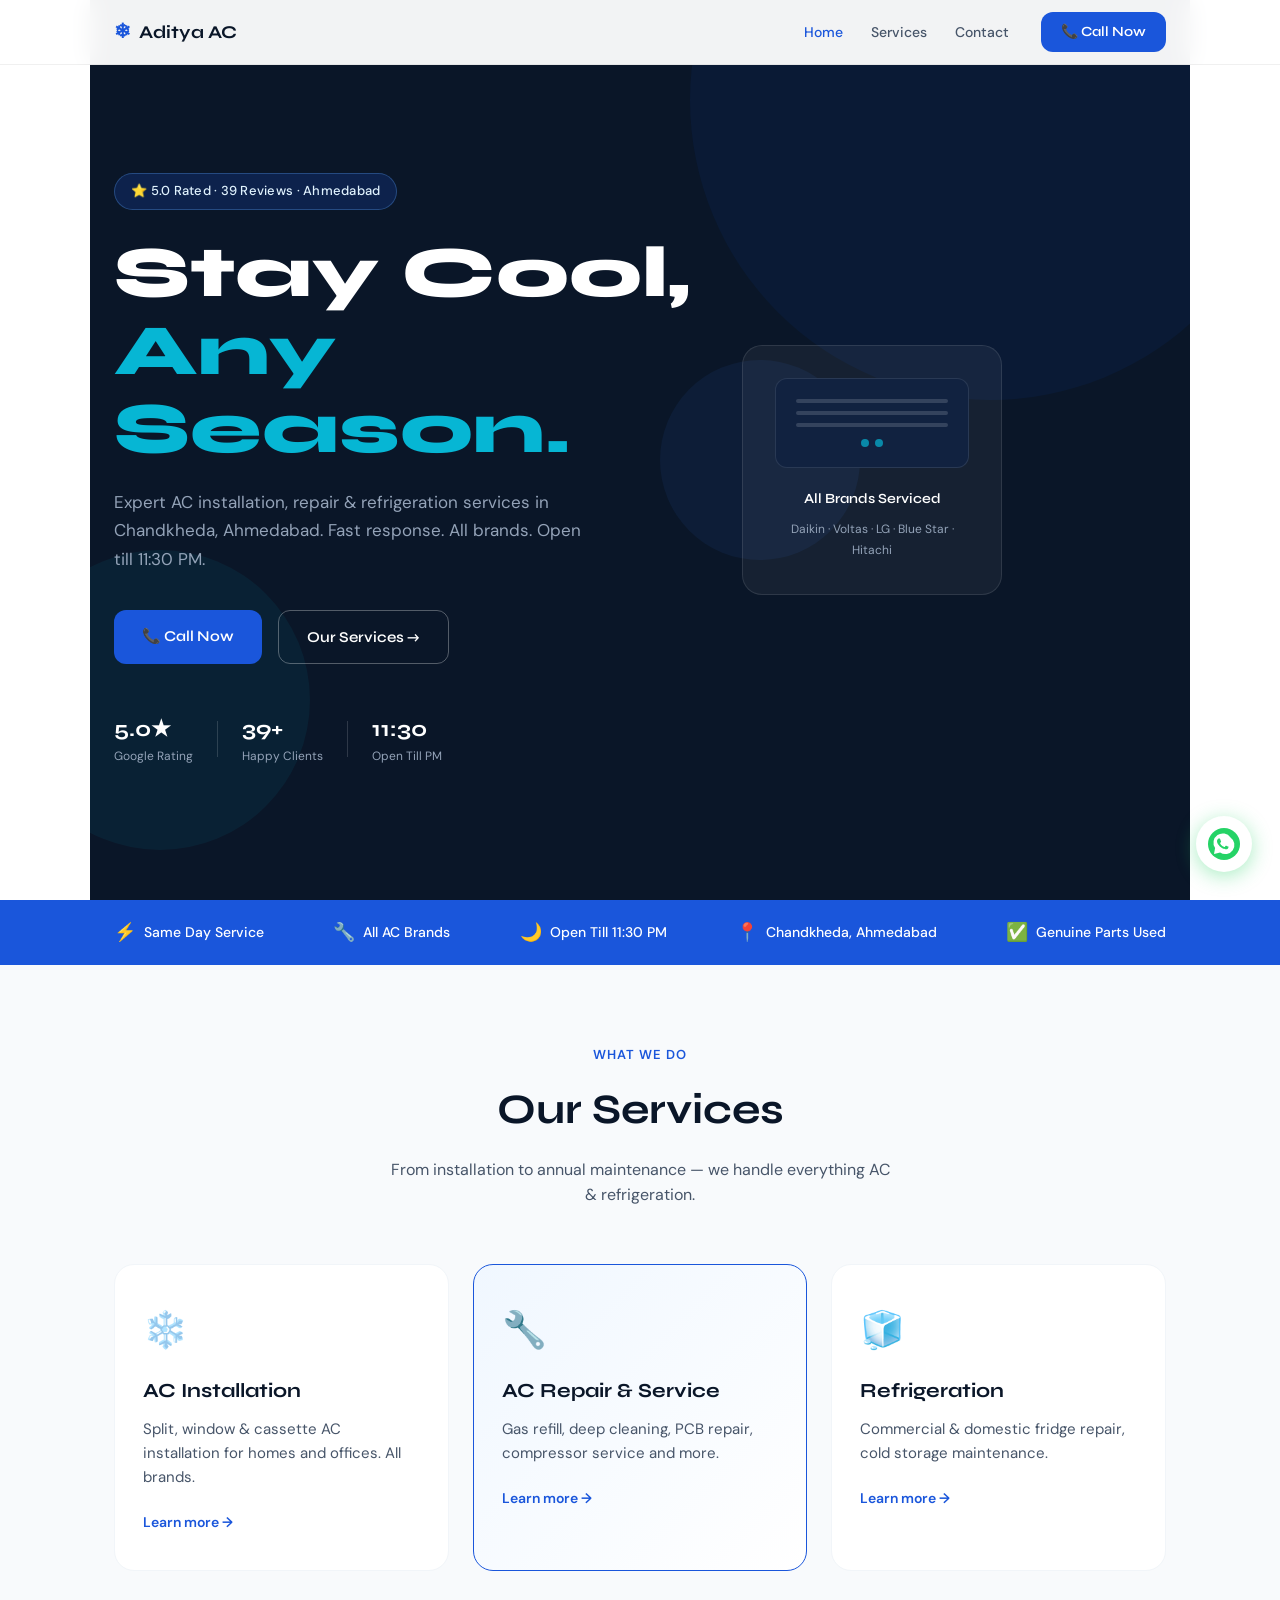
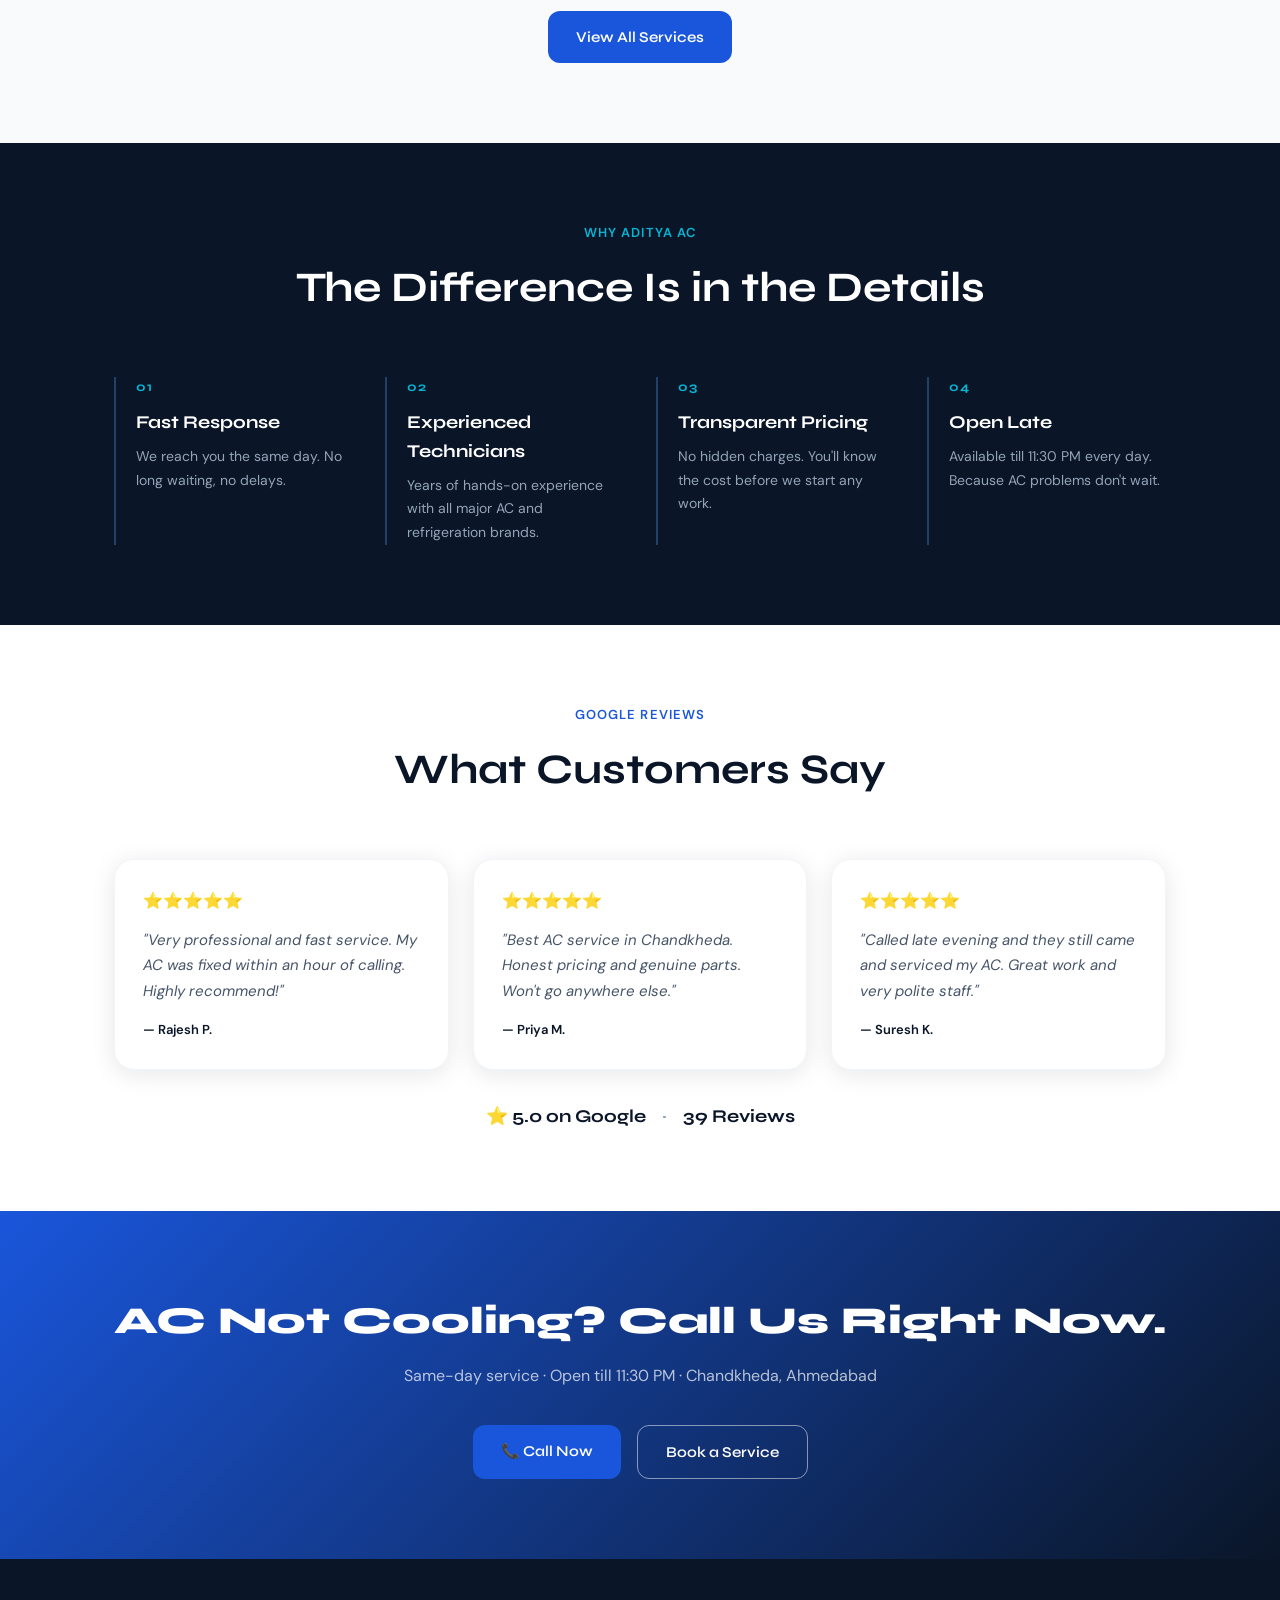
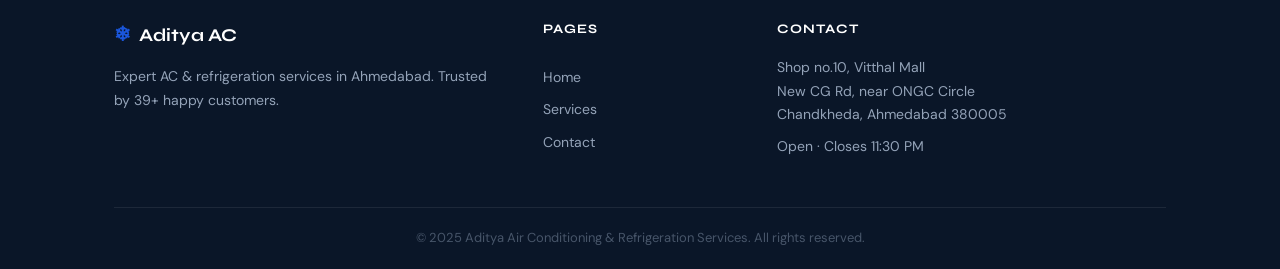
==== index.html @ 71900338 "initial commit" ====
<!DOCTYPE html>
<html lang="en">
<head>
  <meta charset="UTF-8" />
  <meta name="viewport" content="width=device-width, initial-scale=1.0" />
  <title>Aditya AC & Refrigeration Services | Ahmedabad</title>
  <meta name="description" content="Expert AC installation, repair & refrigeration services in Chandkheda, Ahmedabad. 5★ rated, open till 11:30 PM. Call now!" />
  <link rel="preconnect" href="https://fonts.googleapis.com" />
  <link rel="preconnect" href="https://fonts.gstatic.com" crossorigin />
  <link href="https://fonts.googleapis.com/css2?family=Syne:wght@400;600;700;800&family=DM+Sans:wght@300;400;500&display=swap" rel="stylesheet" />
  <link rel="stylesheet" href="css/style.css" />
</head>
<body>

  <!-- NAVBAR -->
  <nav class="navbar" id="navbar">
    <div class="nav-container">
      <a href="index.html" class="nav-logo">
        <span class="logo-icon">❄</span>
        <span>Aditya AC</span>
      </a>
      <ul class="nav-links">
        <li><a href="index.html" class="active">Home</a></li>
        <li><a href="services.html">Services</a></li>
        <li><a href="contact.html">Contact</a></li>
      </ul>
      <a href="tel:+919999999999" class="btn-call">📞 Call Now</a>
      <button class="hamburger" id="hamburger" aria-label="Menu">
        <span></span><span></span><span></span>
      </button>
    </div>
    <div class="mobile-menu" id="mobileMenu">
      <a href="index.html">Home</a>
      <a href="services.html">Services</a>
      <a href="contact.html">Contact</a>
      <a href="tel:+919999999999" class="btn-call">📞 Call Now</a>
    </div>
  </nav>

  <!-- HERO -->
  <section class="hero">
    <div class="hero-bg">
      <div class="hero-shape s1"></div>
      <div class="hero-shape s2"></div>
      <div class="hero-shape s3"></div>
    </div>
    <div class="hero-content">
      <div class="hero-badge">⭐ 5.0 Rated · 39 Reviews · Ahmedabad</div>
      <h1 class="hero-title">
        Stay Cool,<br />
        <span class="accent">Any Season.</span>
      </h1>
      <p class="hero-sub">Expert AC installation, repair & refrigeration services in Chandkheda, Ahmedabad. Fast response. All brands. Open till 11:30 PM.</p>
      <div class="hero-actions">
        <a href="tel:+919999999999" class="btn-primary">📞 Call Now</a>
        <a href="services.html" class="btn-secondary">Our Services →</a>
      </div>
      <div class="hero-stats">
        <div class="stat">
          <span class="stat-num">5.0★</span>
          <span class="stat-label">Google Rating</span>
        </div>
        <div class="stat-divider"></div>
        <div class="stat">
          <span class="stat-num">39+</span>
          <span class="stat-label">Happy Clients</span>
        </div>
        <div class="stat-divider"></div>
        <div class="stat">
          <span class="stat-num">11:30</span>
          <span class="stat-label">Open Till PM</span>
        </div>
      </div>
    </div>
    <div class="hero-visual">
      <div class="ac-card">
        <div class="ac-unit">
          <div class="ac-vent"></div>
          <div class="ac-vent"></div>
          <div class="ac-vent"></div>
          <div class="ac-grill"></div>
        </div>
        <div class="ac-label">All Brands Serviced</div>
        <div class="ac-brands">Daikin · Voltas · LG · Blue Star · Hitachi</div>
      </div>
    </div>
  </section>

  <!-- TRUST BAR -->
  <section class="trust-bar">
    <div class="container">
      <div class="trust-item">
        <span class="trust-icon">⚡</span>
        <span>Same Day Service</span>
      </div>
      <div class="trust-item">
        <span class="trust-icon">🔧</span>
        <span>All AC Brands</span>
      </div>
      <div class="trust-item">
        <span class="trust-icon">🌙</span>
        <span>Open Till 11:30 PM</span>
      </div>
      <div class="trust-item">
        <span class="trust-icon">📍</span>
        <span>Chandkheda, Ahmedabad</span>
      </div>
      <div class="trust-item">
        <span class="trust-icon">✅</span>
        <span>Genuine Parts Used</span>
      </div>
    </div>
  </section>

  <!-- SERVICES PREVIEW -->
  <section class="services-preview section">
    <div class="container">
      <div class="section-header">
        <p class="section-tag">What We Do</p>
        <h2>Our Services</h2>
        <p class="section-sub">From installation to annual maintenance — we handle everything AC & refrigeration.</p>
      </div>
      <div class="services-grid">
        <div class="service-card">
          <div class="service-icon">❄️</div>
          <h3>AC Installation</h3>
          <p>Split, window & cassette AC installation for homes and offices. All brands.</p>
          <a href="services.html" class="card-link">Learn more →</a>
        </div>
        <div class="service-card featured">
          <div class="service-icon">🔧</div>
          <h3>AC Repair & Service</h3>
          <p>Gas refill, deep cleaning, PCB repair, compressor service and more.</p>
          <a href="services.html" class="card-link">Learn more →</a>
        </div>
        <div class="service-card">
          <div class="service-icon">🧊</div>
          <h3>Refrigeration</h3>
          <p>Commercial & domestic fridge repair, cold storage maintenance.</p>
          <a href="services.html" class="card-link">Learn more →</a>
        </div>
      </div>
      <div class="services-cta">
        <a href="services.html" class="btn-primary">View All Services</a>
      </div>
    </div>
  </section>

  <!-- WHY CHOOSE US -->
  <section class="why-us section">
    <div class="container">
      <div class="section-header">
        <p class="section-tag">Why Aditya AC</p>
        <h2>The Difference Is in the Details</h2>
      </div>
      <div class="why-grid">
        <div class="why-item">
          <span class="why-num">01</span>
          <h4>Fast Response</h4>
          <p>We reach you the same day. No long waiting, no delays.</p>
        </div>
        <div class="why-item">
          <span class="why-num">02</span>
          <h4>Experienced Technicians</h4>
          <p>Years of hands-on experience with all major AC and refrigeration brands.</p>
        </div>
        <div class="why-item">
          <span class="why-num">03</span>
          <h4>Transparent Pricing</h4>
          <p>No hidden charges. You'll know the cost before we start any work.</p>
        </div>
        <div class="why-item">
          <span class="why-num">04</span>
          <h4>Open Late</h4>
          <p>Available till 11:30 PM every day. Because AC problems don't wait.</p>
        </div>
      </div>
    </div>
  </section>

  <!-- TESTIMONIALS -->
  <section class="testimonials section">
    <div class="container">
      <div class="section-header">
        <p class="section-tag">Google Reviews</p>
        <h2>What Customers Say</h2>
      </div>
      <div class="reviews-grid">
        <div class="review-card">
          <div class="review-stars">⭐⭐⭐⭐⭐</div>
          <p>"Very professional and fast service. My AC was fixed within an hour of calling. Highly recommend!"</p>
          <div class="reviewer">— Rajesh P.</div>
        </div>
        <div class="review-card">
          <div class="review-stars">⭐⭐⭐⭐⭐</div>
          <p>"Best AC service in Chandkheda. Honest pricing and genuine parts. Won't go anywhere else."</p>
          <div class="reviewer">— Priya M.</div>
        </div>
        <div class="review-card">
          <div class="review-stars">⭐⭐⭐⭐⭐</div>
          <p>"Called late evening and they still came and serviced my AC. Great work and very polite staff."</p>
          <div class="reviewer">— Suresh K.</div>
        </div>
      </div>
      <div class="google-badge">
        <span>⭐ 5.0 on Google</span>
        <span class="badge-sep">·</span>
        <span>39 Reviews</span>
      </div>
    </div>
  </section>

  <!-- CTA BANNER -->
  <section class="cta-banner">
    <div class="container">
      <h2>AC Not Cooling? Call Us Right Now.</h2>
      <p>Same-day service · Open till 11:30 PM · Chandkheda, Ahmedabad</p>
      <div class="cta-actions">
        <a href="tel:+919999999999" class="btn-primary">📞 Call Now</a>
        <a href="contact.html" class="btn-outline">Book a Service</a>
      </div>
    </div>
  </section>

  <!-- FOOTER -->
  <footer class="footer">
    <div class="container">
      <div class="footer-grid">
        <div class="footer-brand">
          <div class="nav-logo"><span class="logo-icon">❄</span> Aditya AC</div>
          <p>Expert AC & refrigeration services in Ahmedabad. Trusted by 39+ happy customers.</p>
        </div>
        <div class="footer-links">
          <h5>Pages</h5>
          <a href="index.html">Home</a>
          <a href="services.html">Services</a>
          <a href="contact.html">Contact</a>
        </div>
        <div class="footer-contact">
          <h5>Contact</h5>
          <p>Shop no.10, Vitthal Mall<br />New CG Rd, near ONGC Circle<br />Chandkheda, Ahmedabad 380005</p>
          <p>Open · Closes 11:30 PM</p>
        </div>
      </div>
      <div class="footer-bottom">
        <p>© 2025 Aditya Air Conditioning & Refrigeration Services. All rights reserved.</p>
      </div>
    </div>
  </footer>

  <!-- WHATSAPP FLOAT BUTTON -->
  <a href="https://wa.me/919999999999?text=Hi%2C%20I%20need%20AC%20service" class="whatsapp-float" target="_blank" aria-label="Chat on WhatsApp">
    <svg viewBox="0 0 32 32" fill="none" xmlns="http://www.w3.org/2000/svg" width="32" height="32">
      <circle cx="16" cy="16" r="16" fill="#25D366"/>
      <path d="M22.5 9.5A9 9 0 0 0 7.1 20.1L6 26l6.1-1.6a9 9 0 0 0 10.4-14.9z" fill="#fff"/>
      <path d="M20.3 18.6c-.3-.1-1.6-.8-1.9-.9-.3-.1-.5-.1-.7.1-.2.3-.7.9-.9 1.1-.2.2-.3.2-.6.1-.3-.1-1.3-.5-2.4-1.5-.9-.8-1.5-1.8-1.6-2.1-.2-.3 0-.5.1-.6l.5-.5c.1-.2.2-.3.3-.5 0-.2 0-.4-.1-.5-.1-.1-.7-1.7-.9-2.3-.2-.6-.5-.5-.7-.5h-.6c-.2 0-.5.1-.8.4-.3.3-1 1-1 2.4s1 2.8 1.1 3c.1.2 2 3 4.9 4.2 2.9 1.1 2.9.7 3.4.7.5 0 1.6-.7 1.9-1.3.2-.6.2-1.1.1-1.3-.1-.1-.3-.2-.6-.3z" fill="#25D366"/>
    </svg>
  </a>

  <script src="js/main.js"></script>
</body>
</html>
---- css/style.css ----
/* ===========================
   ADITYA AC — style.css
   =========================== */

:root {
  --navy: #0a1628;
  --navy-mid: #112240;
  --blue: #1a56db;
  --blue-light: #3b82f6;
  --ice: #e0f2fe;
  --ice-dark: #bae6fd;
  --white: #ffffff;
  --gray-50: #f8fafc;
  --gray-100: #f1f5f9;
  --gray-400: #94a3b8;
  --gray-600: #475569;
  --gray-800: #1e293b;
  --accent: #06b6d4;
  --font-display: 'Syne', sans-serif;
  --font-body: 'DM Sans', sans-serif;
  --radius: 12px;
  --radius-lg: 20px;
  --shadow: 0 4px 24px rgba(10, 22, 40, 0.10);
  --shadow-lg: 0 8px 40px rgba(10, 22, 40, 0.18);
}

*, *::before, *::after { box-sizing: border-box; margin: 0; padding: 0; }

html { scroll-behavior: smooth; }

body {
  font-family: var(--font-body);
  color: var(--gray-800);
  background: var(--white);
  line-height: 1.6;
  overflow-x: hidden;
}

a { text-decoration: none; color: inherit; }
ul { list-style: none; }
img { max-width: 100%; display: block; }

.container {
  max-width: 1100px;
  margin: 0 auto;
  padding: 0 24px;
}

.section { padding: 80px 0; }

/* ---- BUTTONS ---- */
.btn-primary {
  display: inline-block;
  background: var(--blue);
  color: var(--white);
  padding: 14px 28px;
  border-radius: var(--radius);
  font-family: var(--font-display);
  font-weight: 600;
  font-size: 15px;
  transition: background 0.2s, transform 0.15s;
}
.btn-primary:hover { background: var(--blue-light); transform: translateY(-2px); }

.btn-secondary {
  display: inline-block;
  color: var(--navy);
  padding: 14px 28px;
  border-radius: var(--radius);
  font-family: var(--font-display);
  font-weight: 600;
  font-size: 15px;
  border: 1.5px solid var(--navy);
  transition: background 0.2s, color 0.2s;
}
.btn-secondary:hover { background: var(--navy); color: var(--white); }

.btn-outline {
  display: inline-block;
  color: var(--white);
  padding: 14px 28px;
  border-radius: var(--radius);
  font-family: var(--font-display);
  font-weight: 600;
  font-size: 15px;
  border: 1.5px solid rgba(255,255,255,0.5);
  transition: background 0.2s;
}
.btn-outline:hover { background: rgba(255,255,255,0.1); }

/* ---- NAVBAR ---- */
.navbar {
  position: fixed;
  top: 0; left: 0; right: 0;
  z-index: 100;
  background: rgba(255,255,255,0.95);
  backdrop-filter: blur(12px);
  border-bottom: 1px solid rgba(0,0,0,0.06);
  transition: box-shadow 0.3s;
}
.navbar.scrolled { box-shadow: var(--shadow); }

.nav-container {
  max-width: 1100px;
  margin: 0 auto;
  padding: 0 24px;
  height: 64px;
  display: flex;
  align-items: center;
  gap: 32px;
}

.nav-logo {
  display: flex;
  align-items: center;
  gap: 8px;
  font-family: var(--font-display);
  font-weight: 700;
  font-size: 18px;
  color: var(--navy);
}
.logo-icon { font-size: 20px; color: var(--blue); }

.nav-links {
  display: flex;
  gap: 28px;
  margin-left: auto;
}
.nav-links a {
  font-size: 14px;
  font-weight: 500;
  color: var(--gray-600);
  transition: color 0.2s;
}
.nav-links a:hover, .nav-links a.active { color: var(--blue); }

.btn-call {
  display: inline-block;
  background: var(--blue);
  color: var(--white);
  padding: 9px 20px;
  border-radius: var(--radius);
  font-size: 14px;
  font-weight: 600;
  font-family: var(--font-display);
  transition: background 0.2s;
}
.btn-call:hover { background: var(--blue-light); }

.hamburger {
  display: none;
  flex-direction: column;
  gap: 5px;
  background: none;
  border: none;
  cursor: pointer;
  padding: 4px;
  margin-left: auto;
}
.hamburger span {
  width: 24px;
  height: 2px;
  background: var(--navy);
  border-radius: 2px;
  display: block;
  transition: 0.3s;
}

.mobile-menu {
  display: none;
  flex-direction: column;
  padding: 12px 24px 16px;
  gap: 12px;
  border-top: 1px solid var(--gray-100);
}
.mobile-menu a {
  font-size: 15px;
  font-weight: 500;
  color: var(--gray-600);
  padding: 6px 0;
}
.mobile-menu .btn-call { text-align: center; }
.mobile-menu.open { display: flex; }

/* ---- HERO ---- */
.hero {
  min-height: 100vh;
  background: var(--navy);
  display: flex;
  align-items: center;
  padding: 100px 24px 60px;
  position: relative;
  overflow: hidden;
  gap: 48px;
  max-width: 1100px;
  margin: 0 auto;
}

.hero-bg {
  position: absolute;
  inset: 0;
  pointer-events: none;
  overflow: hidden;
}
.hero-shape {
  position: absolute;
  border-radius: 50%;
  opacity: 0.07;
}
.s1 { width: 600px; height: 600px; background: var(--blue); top: -200px; right: -100px; }
.s2 { width: 300px; height: 300px; background: var(--accent); bottom: 50px; left: -80px; }
.s3 { width: 200px; height: 200px; background: var(--blue-light); top: 40%; right: 30%; }

.hero-content {
  flex: 1;
  max-width: 580px;
  position: relative;
  z-index: 1;
  animation: fadeUp 0.8s ease both;
}

.hero-badge {
  display: inline-block;
  background: rgba(26,86,219,0.2);
  color: var(--ice);
  border: 1px solid rgba(96,165,250,0.3);
  padding: 7px 16px;
  border-radius: 100px;
  font-size: 13px;
  font-weight: 500;
  margin-bottom: 24px;
  letter-spacing: 0.02em;
}

.hero-title {
  font-family: var(--font-display);
  font-size: clamp(42px, 6vw, 72px);
  font-weight: 800;
  color: var(--white);
  line-height: 1.08;
  margin-bottom: 20px;
}
.accent { color: var(--accent); }

.hero-sub {
  font-size: 17px;
  color: var(--gray-400);
  line-height: 1.7;
  margin-bottom: 36px;
  max-width: 480px;
}

.hero-actions {
  display: flex;
  gap: 16px;
  flex-wrap: wrap;
  margin-bottom: 48px;
}
.hero-actions .btn-secondary {
  color: var(--white);
  border-color: rgba(255,255,255,0.3);
}
.hero-actions .btn-secondary:hover { background: rgba(255,255,255,0.1); color: var(--white); }

.hero-stats {
  display: flex;
  align-items: center;
  gap: 24px;
}
.stat { display: flex; flex-direction: column; }
.stat-num {
  font-family: var(--font-display);
  font-size: 22px;
  font-weight: 700;
  color: var(--white);
}
.stat-label { font-size: 12px; color: var(--gray-400); }
.stat-divider { width: 1px; height: 36px; background: rgba(255,255,255,0.15); }

.hero-visual {
  flex: 0 0 auto;
  position: relative;
  z-index: 1;
  animation: fadeUp 0.8s 0.2s ease both;
}

.ac-card {
  background: rgba(255,255,255,0.05);
  border: 1px solid rgba(255,255,255,0.1);
  border-radius: var(--radius-lg);
  padding: 32px;
  text-align: center;
  width: 260px;
  backdrop-filter: blur(8px);
}

.ac-unit {
  background: var(--navy-mid);
  border-radius: 12px;
  padding: 20px;
  margin-bottom: 20px;
  border: 1px solid rgba(255,255,255,0.1);
  position: relative;
  overflow: hidden;
}
.ac-vent {
  height: 4px;
  background: rgba(255,255,255,0.15);
  border-radius: 2px;
  margin-bottom: 8px;
}
.ac-grill {
  display: flex;
  gap: 6px;
  justify-content: center;
  margin-top: 12px;
}
.ac-grill::before, .ac-grill::after {
  content: '';
  width: 8px;
  height: 8px;
  background: var(--accent);
  border-radius: 50%;
  opacity: 0.7;
}

.ac-label {
  font-family: var(--font-display);
  font-weight: 600;
  color: var(--white);
  margin-bottom: 8px;
  font-size: 14px;
}
.ac-brands { font-size: 12px; color: var(--gray-400); line-height: 1.8; }

/* ---- TRUST BAR ---- */
.trust-bar {
  background: var(--blue);
  padding: 18px 0;
}
.trust-bar .container {
  display: flex;
  align-items: center;
  justify-content: space-between;
  gap: 16px;
  flex-wrap: wrap;
}
.trust-item {
  display: flex;
  align-items: center;
  gap: 8px;
  color: var(--white);
  font-size: 14px;
  font-weight: 500;
}
.trust-icon { font-size: 18px; }

/* ---- SECTION HEADERS ---- */
.section-header { text-align: center; margin-bottom: 56px; }
.section-tag {
  font-size: 13px;
  font-weight: 600;
  color: var(--blue);
  letter-spacing: 0.08em;
  text-transform: uppercase;
  margin-bottom: 10px;
}
.section-header h2 {
  font-family: var(--font-display);
  font-size: clamp(28px, 4vw, 42px);
  font-weight: 700;
  color: var(--navy);
  margin-bottom: 14px;
}
.section-sub { font-size: 16px; color: var(--gray-600); max-width: 500px; margin: 0 auto; }

/* ---- SERVICES PREVIEW ---- */
.services-preview { background: var(--gray-50); }
.services-grid {
  display: grid;
  grid-template-columns: repeat(auto-fit, minmax(280px, 1fr));
  gap: 24px;
  margin-bottom: 40px;
}
.service-card {
  background: var(--white);
  border-radius: var(--radius-lg);
  padding: 36px 28px;
  border: 1.5px solid var(--gray-100);
  transition: transform 0.2s, box-shadow 0.2s, border-color 0.2s;
}
.service-card:hover {
  transform: translateY(-4px);
  box-shadow: var(--shadow-lg);
  border-color: var(--ice-dark);
}
.service-card.featured {
  border-color: var(--blue);
  background: linear-gradient(135deg, #f0f7ff 0%, #fff 100%);
}
.service-icon { font-size: 36px; margin-bottom: 16px; }
.service-card h3 {
  font-family: var(--font-display);
  font-size: 20px;
  font-weight: 700;
  color: var(--navy);
  margin-bottom: 10px;
}
.service-card p { font-size: 15px; color: var(--gray-600); margin-bottom: 20px; }
.card-link { font-size: 14px; font-weight: 600; color: var(--blue); }
.card-link:hover { text-decoration: underline; }
.services-cta { text-align: center; }

/* ---- WHY US ---- */
.why-us { background: var(--navy); }
.why-us .section-tag { color: var(--accent); }
.why-us .section-header h2 { color: var(--white); }
.why-grid {
  display: grid;
  grid-template-columns: repeat(auto-fit, minmax(220px, 1fr));
  gap: 32px;
}
.why-item {
  border-left: 2px solid rgba(96,165,250,0.3);
  padding-left: 20px;
}
.why-num {
  display: block;
  font-family: var(--font-display);
  font-size: 13px;
  font-weight: 700;
  color: var(--accent);
  letter-spacing: 0.1em;
  margin-bottom: 10px;
}
.why-item h4 {
  font-family: var(--font-display);
  font-size: 18px;
  font-weight: 700;
  color: var(--white);
  margin-bottom: 8px;
}
.why-item p { font-size: 14px; color: var(--gray-400); line-height: 1.7; }

/* ---- TESTIMONIALS ---- */
.reviews-grid {
  display: grid;
  grid-template-columns: repeat(auto-fit, minmax(280px, 1fr));
  gap: 24px;
  margin-bottom: 32px;
}
.review-card {
  background: var(--white);
  border: 1.5px solid var(--gray-100);
  border-radius: var(--radius-lg);
  padding: 28px;
  box-shadow: var(--shadow);
}
.review-stars { font-size: 16px; margin-bottom: 14px; }
.review-card p { font-size: 15px; color: var(--gray-600); line-height: 1.7; margin-bottom: 16px; font-style: italic; }
.reviewer { font-size: 13px; font-weight: 600; color: var(--navy); }
.google-badge {
  text-align: center;
  font-family: var(--font-display);
  font-size: 18px;
  font-weight: 700;
  color: var(--navy);
  margin-top: 8px;
}
.badge-sep { margin: 0 12px; color: var(--gray-400); }

/* ---- CTA BANNER ---- */
.cta-banner {
  background: linear-gradient(135deg, var(--blue) 0%, var(--navy) 100%);
  padding: 80px 0;
  text-align: center;
}
.cta-banner h2 {
  font-family: var(--font-display);
  font-size: clamp(24px, 4vw, 38px);
  font-weight: 800;
  color: var(--white);
  margin-bottom: 12px;
}
.cta-banner p { font-size: 16px; color: rgba(255,255,255,0.7); margin-bottom: 36px; }
.cta-actions { display: flex; gap: 16px; justify-content: center; flex-wrap: wrap; }

/* ---- FOOTER ---- */
.footer { background: var(--navy); padding: 60px 0 0; }
.footer-grid {
  display: grid;
  grid-template-columns: 2fr 1fr 2fr;
  gap: 40px;
  padding-bottom: 40px;
  border-bottom: 1px solid rgba(255,255,255,0.08);
}
.footer-brand .nav-logo { color: var(--white); margin-bottom: 14px; }
.footer-brand p { font-size: 14px; color: var(--gray-400); line-height: 1.7; }
.footer-links h5, .footer-contact h5 {
  font-family: var(--font-display);
  font-size: 13px;
  font-weight: 700;
  color: var(--white);
  letter-spacing: 0.08em;
  text-transform: uppercase;
  margin-bottom: 16px;
}
.footer-links { display: flex; flex-direction: column; gap: 10px; }
.footer-links a { font-size: 14px; color: var(--gray-400); transition: color 0.2s; }
.footer-links a:hover { color: var(--white); }
.footer-contact p { font-size: 14px; color: var(--gray-400); line-height: 1.7; margin-bottom: 8px; }
.footer-bottom {
  padding: 20px 0;
  text-align: center;
}
.footer-bottom p { font-size: 13px; color: var(--gray-600); }

/* ---- WHATSAPP FLOAT ---- */
.whatsapp-float {
  position: fixed;
  bottom: 28px;
  right: 28px;
  z-index: 200;
  width: 56px;
  height: 56px;
  border-radius: 50%;
  box-shadow: 0 4px 20px rgba(37,211,102,0.4);
  transition: transform 0.2s, box-shadow 0.2s;
  display: flex;
  align-items: center;
  justify-content: center;
}
.whatsapp-float:hover {
  transform: scale(1.1);
  box-shadow: 0 6px 28px rgba(37,211,102,0.55);
}

/* ---- ANIMATIONS ---- */
@keyframes fadeUp {
  from { opacity: 0; transform: translateY(28px); }
  to   { opacity: 1; transform: translateY(0); }
}

/* ---- RESPONSIVE ---- */
@media (max-width: 768px) {
  .nav-links, .navbar > .nav-container > .btn-call { display: none; }
  .hamburger { display: flex; }

  .hero {
    flex-direction: column;
    padding: 100px 24px 48px;
    text-align: center;
    min-height: auto;
  }
  .hero-actions { justify-content: center; }
  .hero-stats { justify-content: center; }
  .hero-visual { width: 100%; display: flex; justify-content: center; }
  .ac-card { width: 100%; max-width: 300px; }

  .trust-bar .container { justify-content: center; }
  .trust-item:nth-child(4), .trust-item:nth-child(5) { display: none; }

  .footer-grid { grid-template-columns: 1fr; gap: 28px; }
}

@media (max-width: 480px) {
  .hero-stats { gap: 16px; }
  .stat-num { font-size: 18px; }
}
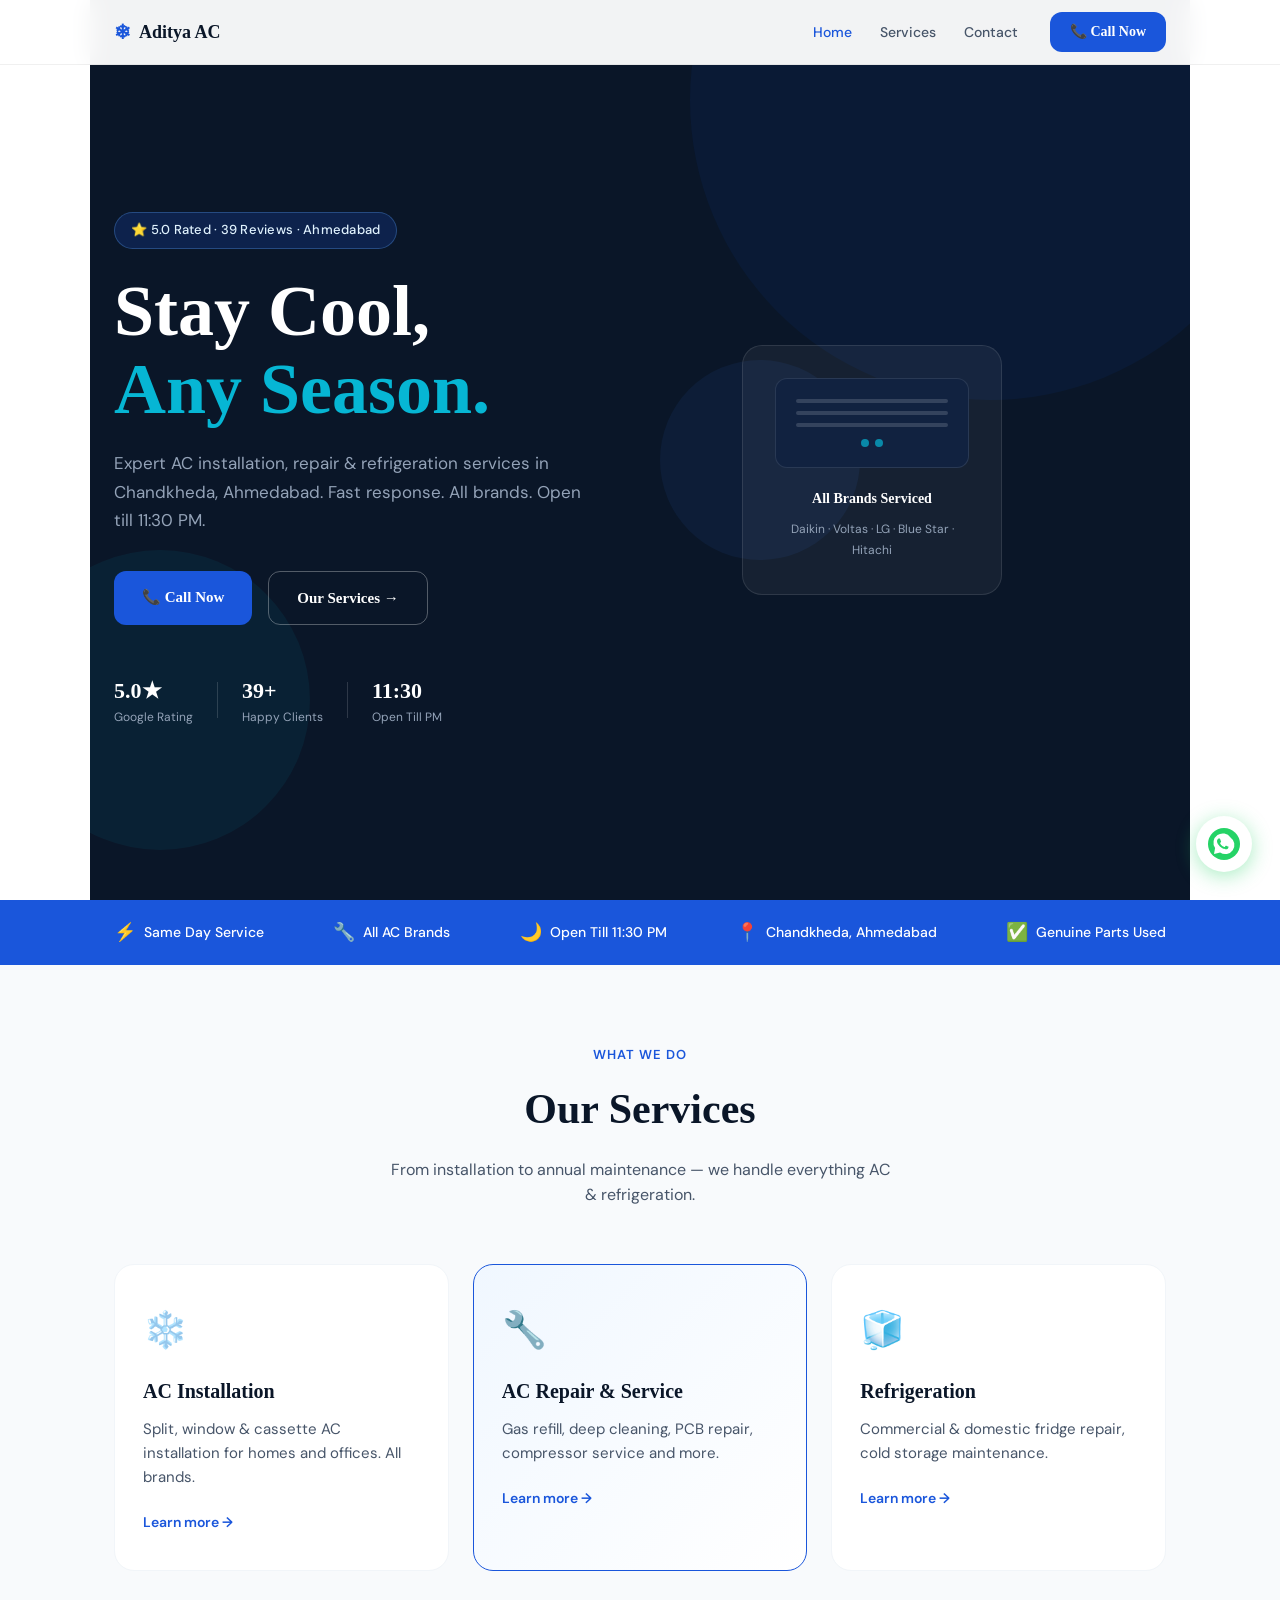
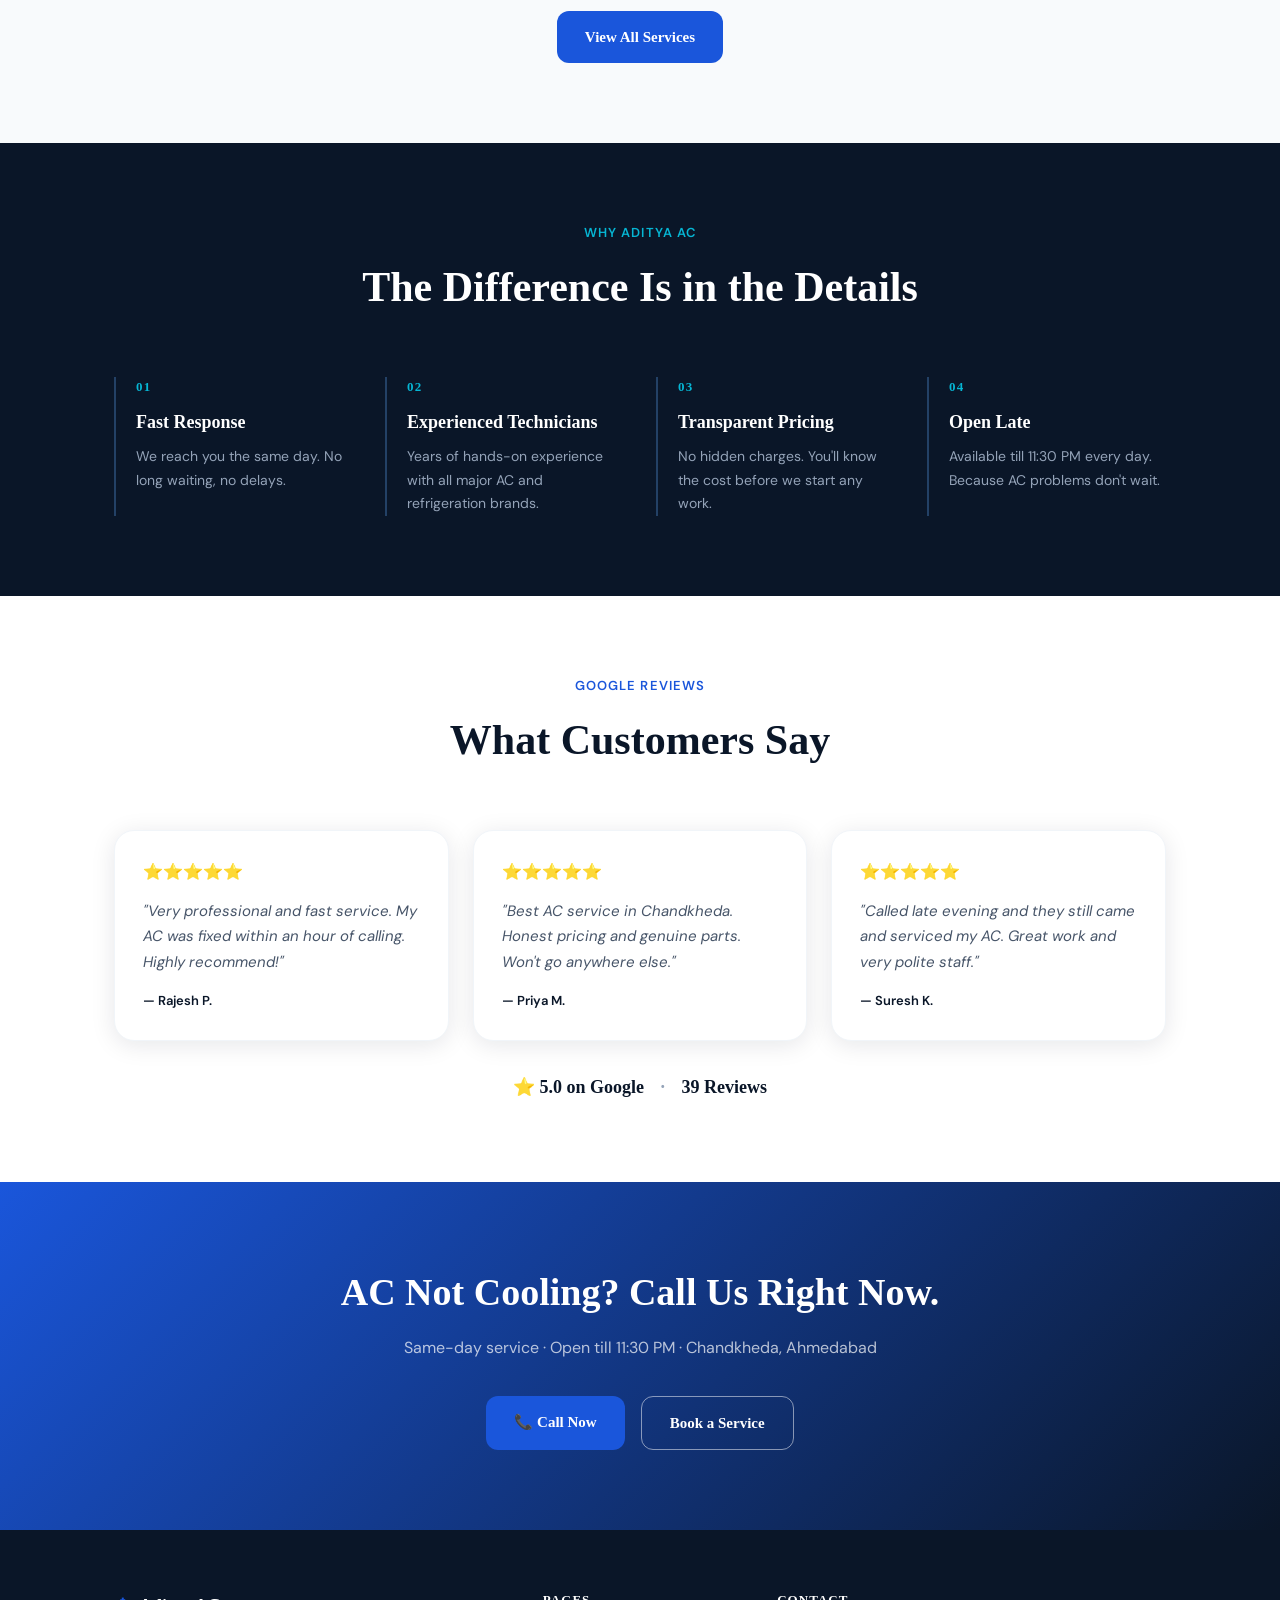
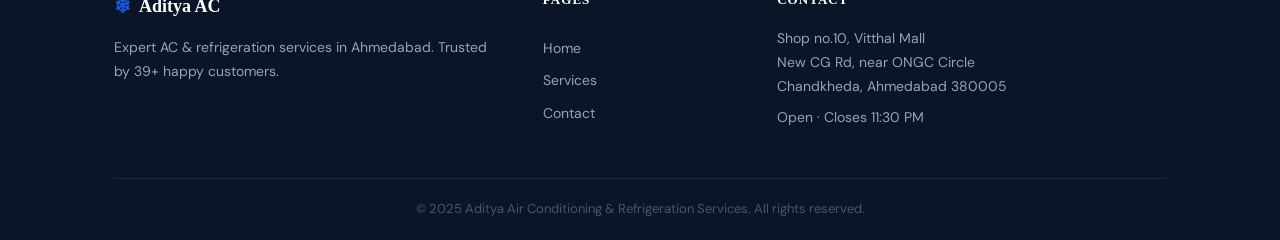
==== commit ae7a8f88: "Google Analytics" ====
--- a/index.html
+++ b/index.html
@@ -9,6 +9,15 @@
   <link rel="preconnect" href="https://fonts.gstatic.com" crossorigin />
   <link href="https://fonts.googleapis.com/css2?family=Syne:wght@400;600;700;800&family=DM+Sans:wght@300;400;500&display=swap" rel="stylesheet" />
   <link rel="stylesheet" href="css/style.css" />
+  <!-- Google tag (gtag.js) -->
+<script async src="https://www.googletagmanager.com/gtag/js?id=G-QB8RW3EG1Y"></script>
+<script>
+  window.dataLayer = window.dataLayer || [];
+  function gtag(){dataLayer.push(arguments);}
+  gtag('js', new Date());
+
+  gtag('config', 'G-QB8RW3EG1Y');
+</script>
 </head>
 <body>
 
@@ -24,7 +33,7 @@
         <li><a href="services.html">Services</a></li>
         <li><a href="contact.html">Contact</a></li>
       </ul>
-      <a href="tel:+919999999999" class="btn-call">📞 Call Now</a>
+      <a href="tel:+917617002071" class="btn-call">📞 Call Now</a>
       <button class="hamburger" id="hamburger" aria-label="Menu">
         <span></span><span></span><span></span>
       </button>
@@ -33,7 +42,7 @@
       <a href="index.html">Home</a>
       <a href="services.html">Services</a>
       <a href="contact.html">Contact</a>
-      <a href="tel:+919999999999" class="btn-call">📞 Call Now</a>
+      <a href="tel:+917617002071" class="btn-call">📞 Call Now</a>
     </div>
   </nav>
 
@@ -52,7 +61,7 @@
       </h1>
       <p class="hero-sub">Expert AC installation, repair & refrigeration services in Chandkheda, Ahmedabad. Fast response. All brands. Open till 11:30 PM.</p>
       <div class="hero-actions">
-        <a href="tel:+919999999999" class="btn-primary">📞 Call Now</a>
+        <a href="tel:+91 7617002071" class="btn-primary">📞 Call Now</a>
         <a href="services.html" class="btn-secondary">Our Services →</a>
       </div>
       <div class="hero-stats">
@@ -216,7 +225,7 @@
       <h2>AC Not Cooling? Call Us Right Now.</h2>
       <p>Same-day service · Open till 11:30 PM · Chandkheda, Ahmedabad</p>
       <div class="cta-actions">
-        <a href="tel:+919999999999" class="btn-primary">📞 Call Now</a>
+        <a href="tel:+917617002071" class="btn-primary">📞 Call Now</a>
         <a href="contact.html" class="btn-outline">Book a Service</a>
       </div>
     </div>
@@ -249,7 +258,7 @@
   </footer>
 
   <!-- WHATSAPP FLOAT BUTTON -->
-  <a href="https://wa.me/919999999999?text=Hi%2C%20I%20need%20AC%20service" class="whatsapp-float" target="_blank" aria-label="Chat on WhatsApp">
+  <a href="https://wa.me/7617002071?text=Hi%2C%20I%20need%20AC%20service" class="whatsapp-float" target="_blank" aria-label="Chat on WhatsApp">
     <svg viewBox="0 0 32 32" fill="none" xmlns="http://www.w3.org/2000/svg" width="32" height="32">
       <circle cx="16" cy="16" r="16" fill="#25D366"/>
       <path d="M22.5 9.5A9 9 0 0 0 7.1 20.1L6 26l6.1-1.6a9 9 0 0 0 10.4-14.9z" fill="#fff"/>
--- a/css/style.css
+++ b/css/style.css
@@ -16,7 +16,7 @@
   --gray-600: #475569;
   --gray-800: #1e293b;
   --accent: #06b6d4;
-  --font-display: 'Syne', sans-serif;
+  --font-display: 'Lora', serif;
   --font-body: 'DM Sans', sans-serif;
   --radius: 12px;
   --radius-lg: 20px;
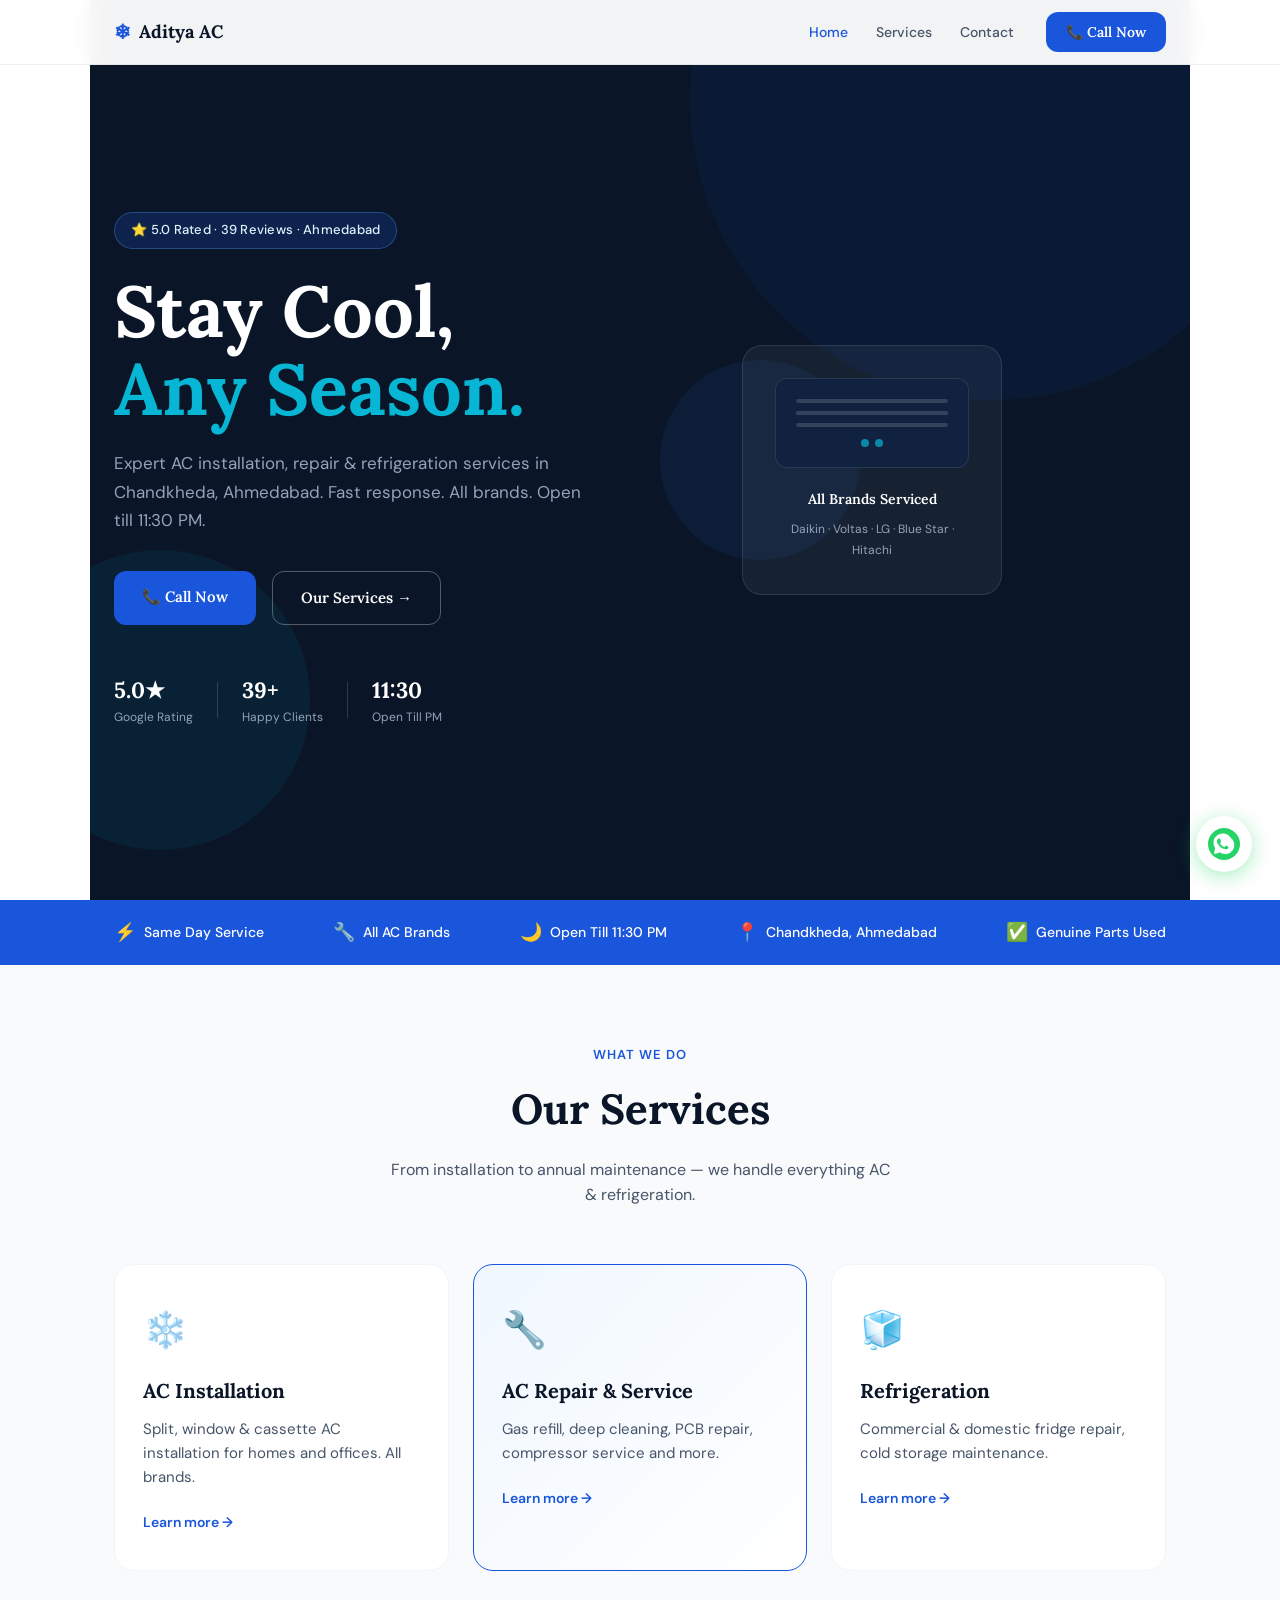
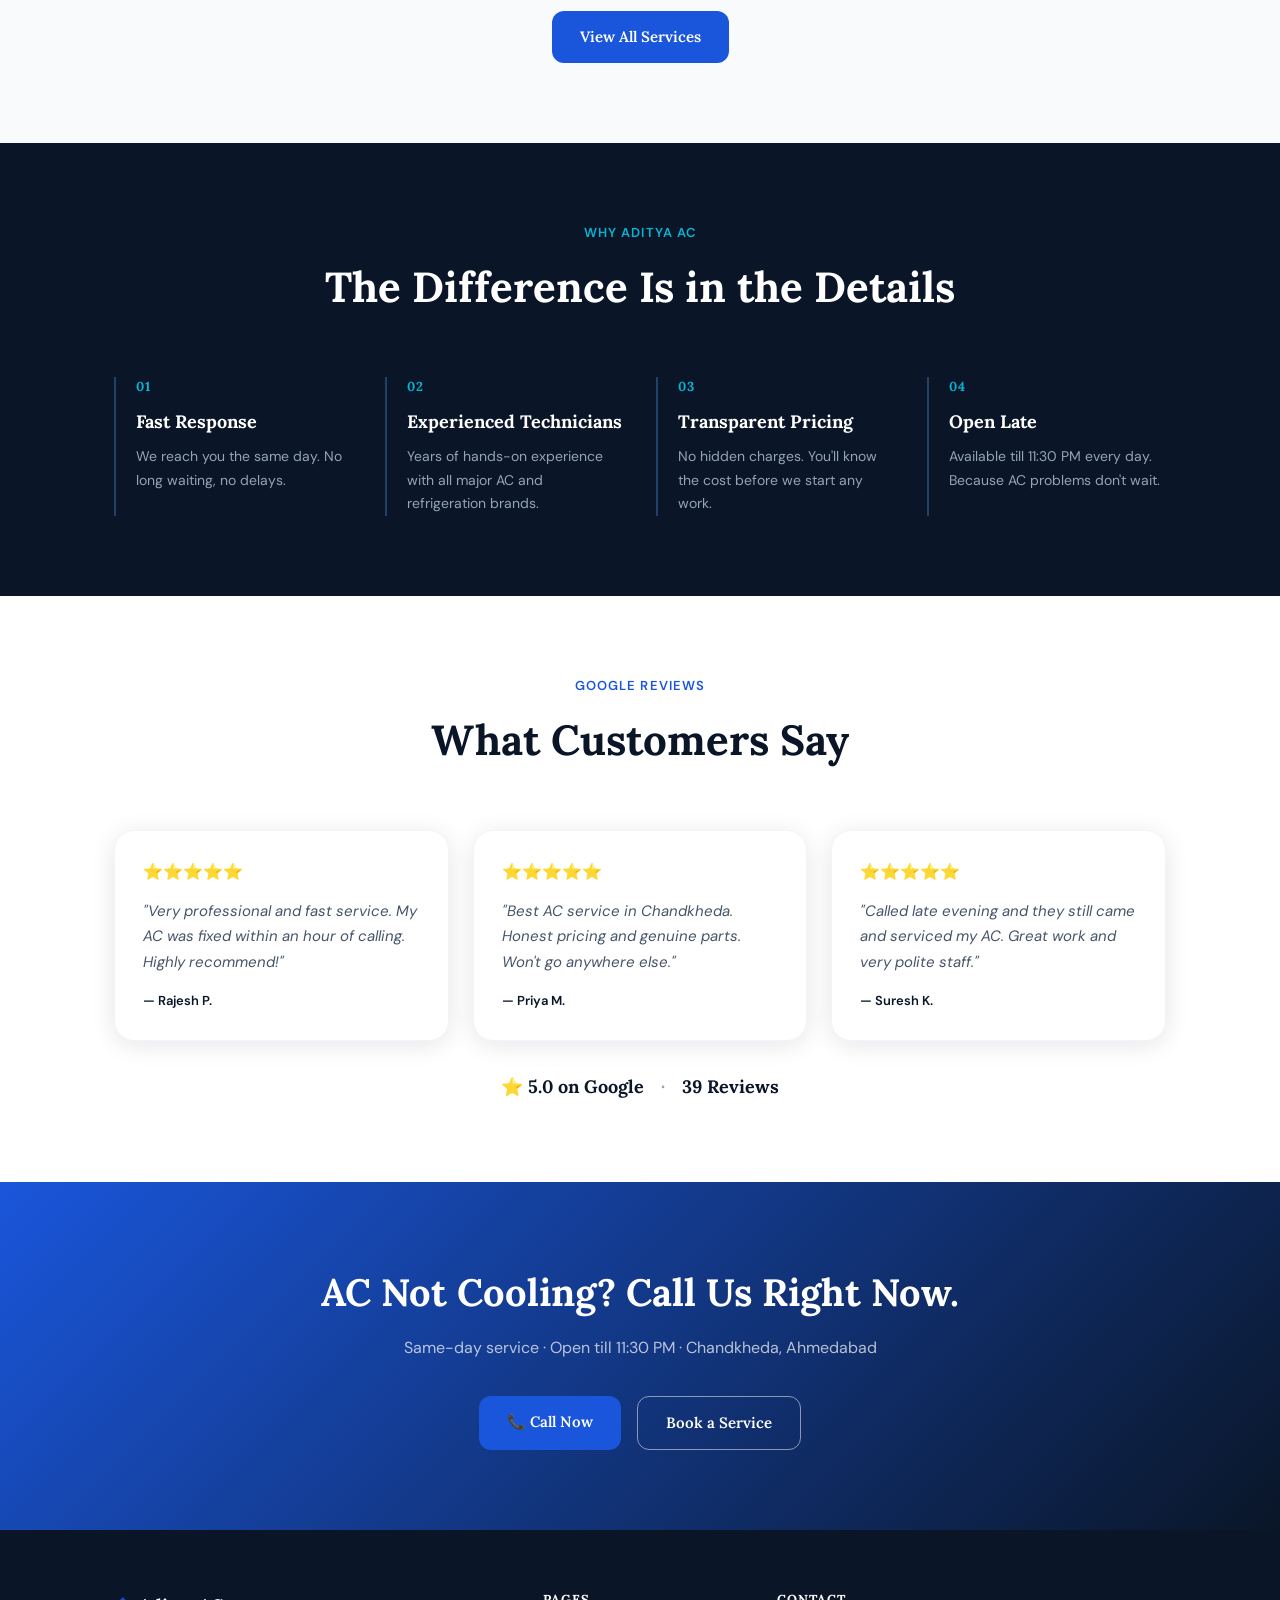
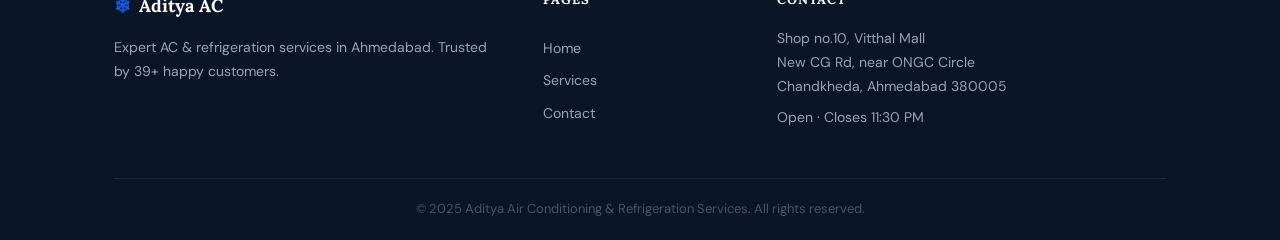
==== commit c99f73c9: "Google Analytics" ====
--- a/index.html
+++ b/index.html
@@ -7,9 +7,9 @@
   <meta name="description" content="Expert AC installation, repair & refrigeration services in Chandkheda, Ahmedabad. 5★ rated, open till 11:30 PM. Call now!" />
   <link rel="preconnect" href="https://fonts.googleapis.com" />
   <link rel="preconnect" href="https://fonts.gstatic.com" crossorigin />
-  <link href="https://fonts.googleapis.com/css2?family=Syne:wght@400;600;700;800&family=DM+Sans:wght@300;400;500&display=swap" rel="stylesheet" />
+  <link href="https://fonts.googleapis.com/css2?family=Lora:ital,wght@0,400;0,500;0,600;0,700;1,400&family=DM+Sans:wght@300;400;500&display=swap" rel="stylesheet" />
   <link rel="stylesheet" href="css/style.css" />
-  <!-- Google tag (gtag.js) -->
+    <!-- Google tag (gtag.js) -->
 <script async src="https://www.googletagmanager.com/gtag/js?id=G-QB8RW3EG1Y"></script>
 <script>
   window.dataLayer = window.dataLayer || [];
@@ -18,8 +18,19 @@
 
   gtag('config', 'G-QB8RW3EG1Y');
 </script>
+<!-- Google Tag Manager -->
+<script>(function(w,d,s,l,i){w[l]=w[l]||[];w[l].push({'gtm.start':
+new Date().getTime(),event:'gtm.js'});var f=d.getElementsByTagName(s)[0],
+j=d.createElement(s),dl=l!='dataLayer'?'&l='+l:'';j.async=true;j.src=
+'https://www.googletagmanager.com/gtm.js?id='+i+dl;f.parentNode.insertBefore(j,f);
+})(window,document,'script','dataLayer','GTM-PDWL833W');</script>
+<!-- End Google Tag Manager -->
 </head>
 <body>
+  <!-- Google Tag Manager (noscript) -->
+<noscript><iframe src="https://www.googletagmanager.com/ns.html?id=GTM-PDWL833W"
+height="0" width="0" style="display:none;visibility:hidden"></iframe></noscript>
+<!-- End Google Tag Manager (noscript) -->
 
   <!-- NAVBAR -->
   <nav class="navbar" id="navbar">
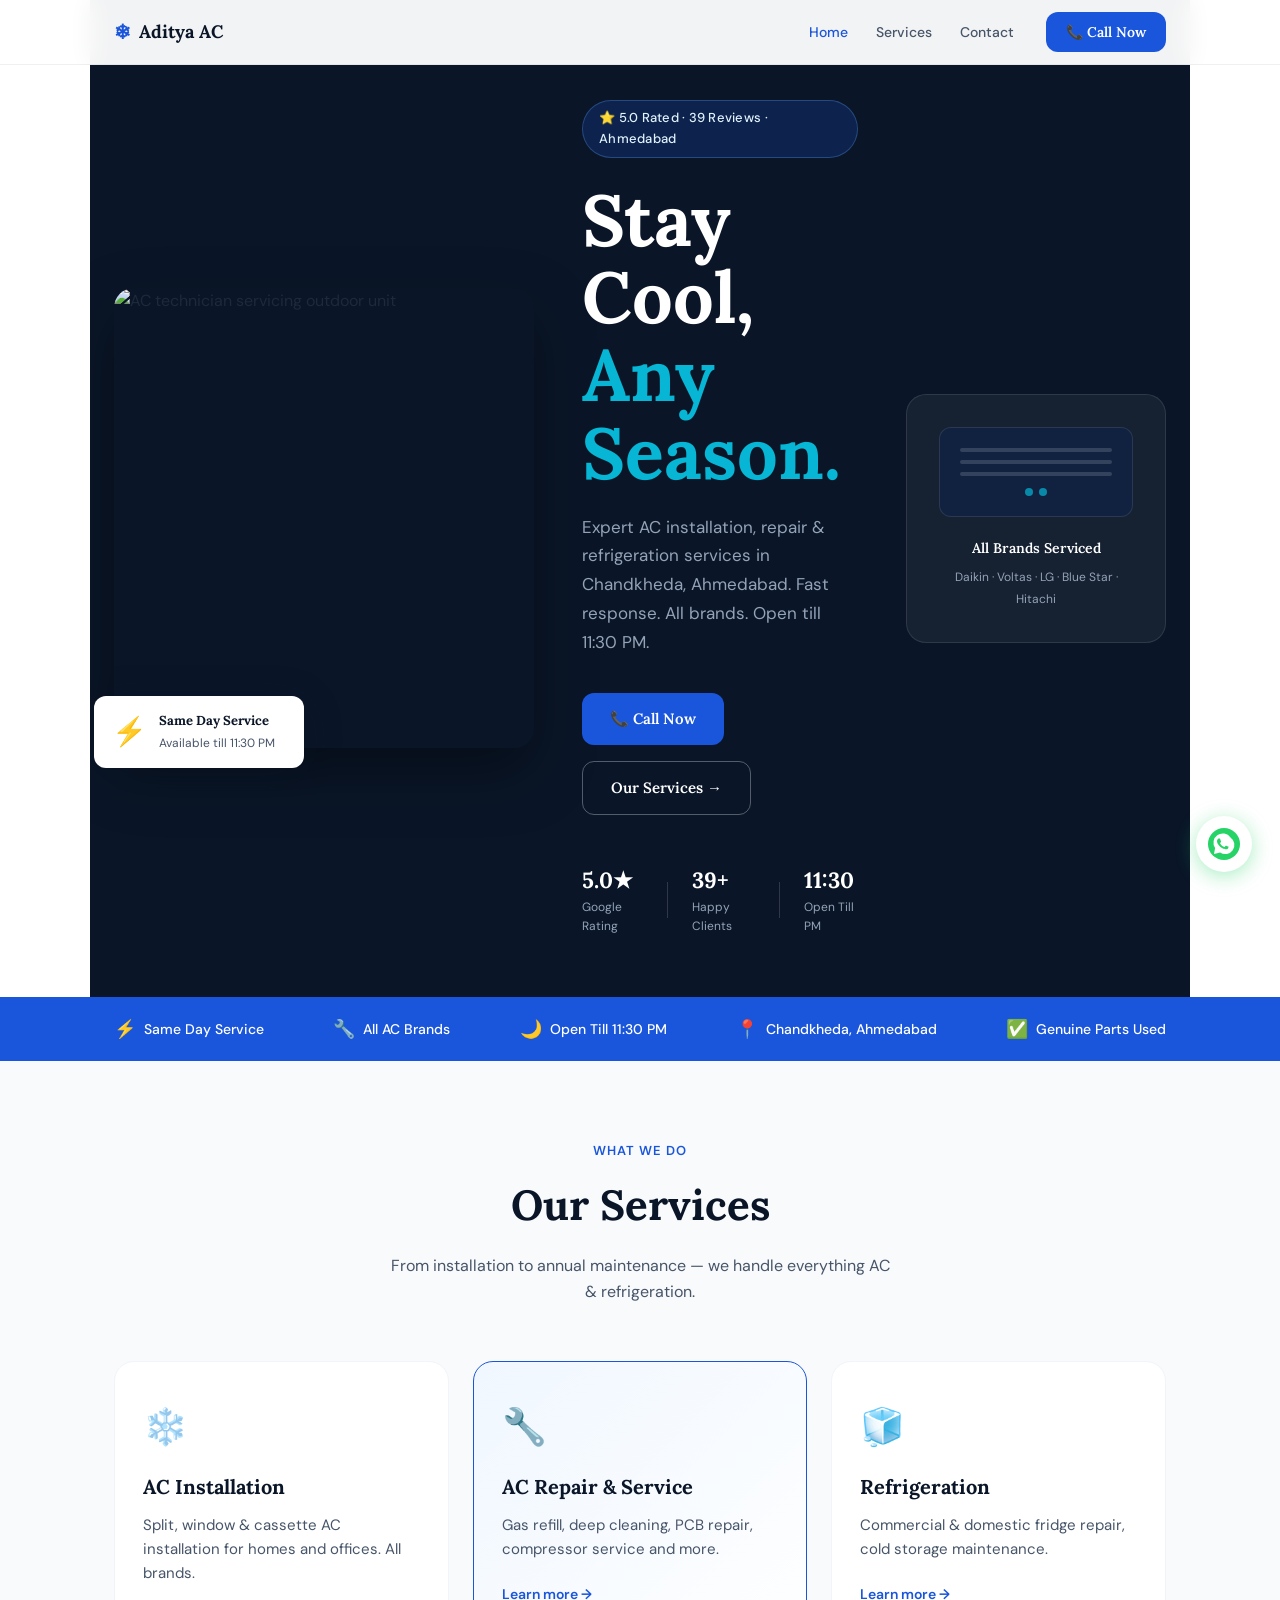
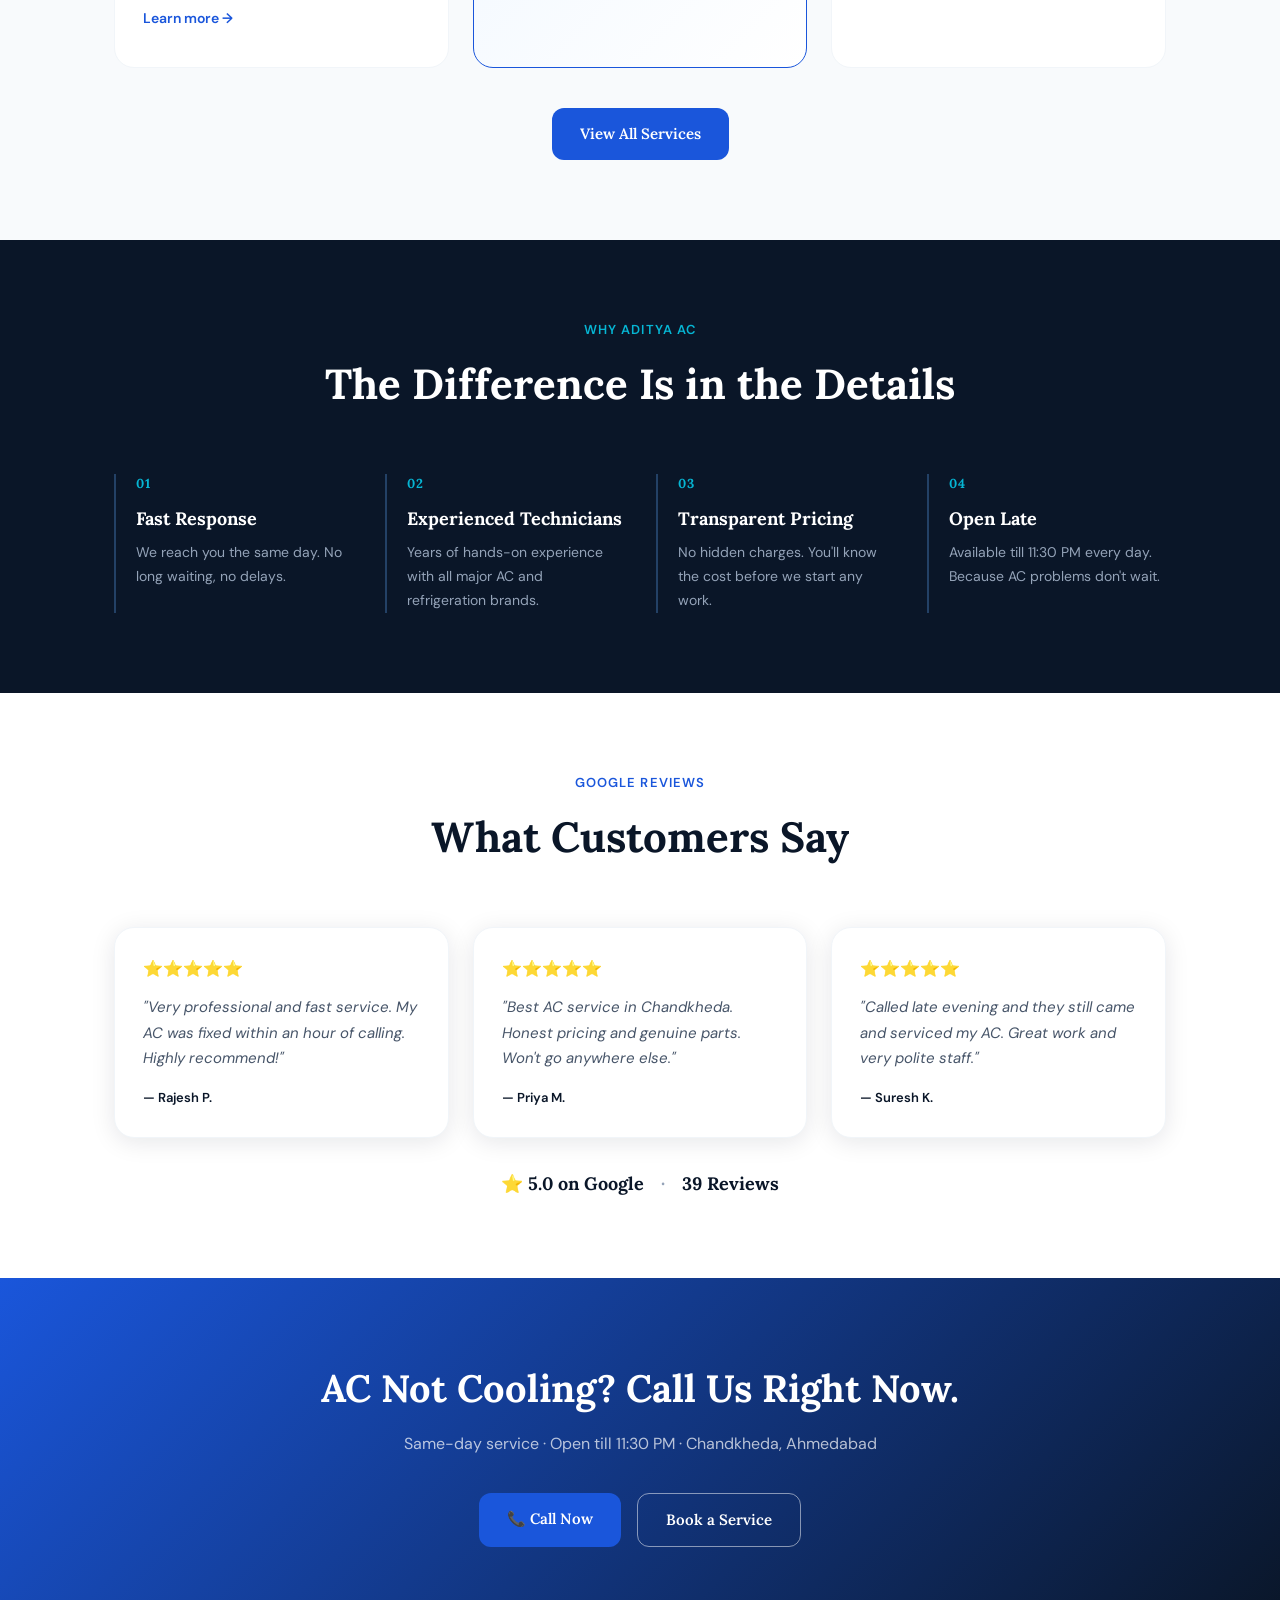
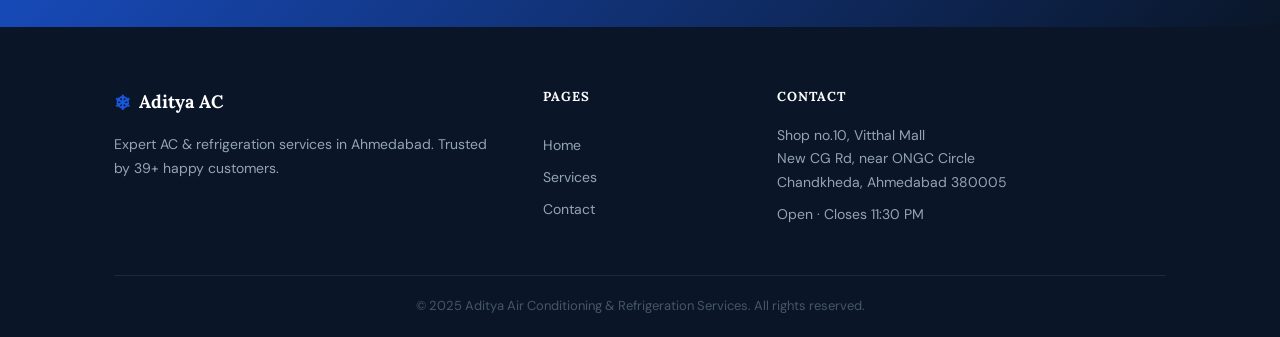
==== commit fc5acb4c: "added hero photo" ====
--- a/index.html
+++ b/index.html
@@ -59,11 +59,18 @@
 
   <!-- HERO -->
   <section class="hero">
-    <div class="hero-bg">
-      <div class="hero-shape s1"></div>
-      <div class="hero-shape s2"></div>
-      <div class="hero-shape s3"></div>
-    </div>
+  <div class="hero-visual">
+  <div class="hero-img-wrap">
+    <img src="images/wireman-dissasembling-air-conditioner.jpg" alt="AC technician servicing outdoor unit" class="hero-img" />
+    <div class="hero-img-badge">
+      <span>⚡</span>
+      <div>
+        <strong>Same Day Service</strong>
+        <p>Available till 11:30 PM</p>
+      </div>
+    </div>
+  </div>
+</div>
     <div class="hero-content">
       <div class="hero-badge">⭐ 5.0 Rated · 39 Reviews · Ahmedabad</div>
       <h1 class="hero-title">
--- a/css/style.css
+++ b/css/style.css
@@ -284,6 +284,58 @@
   animation: fadeUp 0.8s 0.2s ease both;
 }
 
+.hero-img-wrap {
+  position: relative;
+  width: 420px;
+  border-radius: var(--radius-lg);
+  overflow: visible;
+}
+
+.hero-img {
+  width: 100%;
+  height: 460px;
+  object-fit: cover;
+  border-radius: var(--radius-lg);
+  display: block;
+  box-shadow: 0 24px 60px rgba(0,0,0,0.4);
+}
+
+.hero-img-badge {
+  position: absolute;
+  bottom: -20px;
+  left: -20px;
+  background: var(--white);
+  border-radius: var(--radius);
+  padding: 14px 18px;
+  display: flex;
+  align-items: center;
+  gap: 12px;
+  box-shadow: var(--shadow-lg);
+  min-width: 210px;
+}
+.hero-img-badge span {
+  font-size: 28px;
+}
+.hero-img-badge strong {
+  display: block;
+  font-family: var(--font-display);
+  font-size: 13px;
+  font-weight: 700;
+  color: var(--navy);
+  margin-bottom: 2px;
+}
+.hero-img-badge p {
+  font-size: 12px;
+  color: var(--gray-600);
+  margin: 0;
+}
+
+@media (max-width: 768px) {
+  .hero-img-wrap { width: 100%; }
+  .hero-img { height: 280px; }
+  .hero-img-badge { left: 12px; bottom: -16px; }
+}
+
 .ac-card {
   background: rgba(255,255,255,0.05);
   border: 1px solid rgba(255,255,255,0.1);
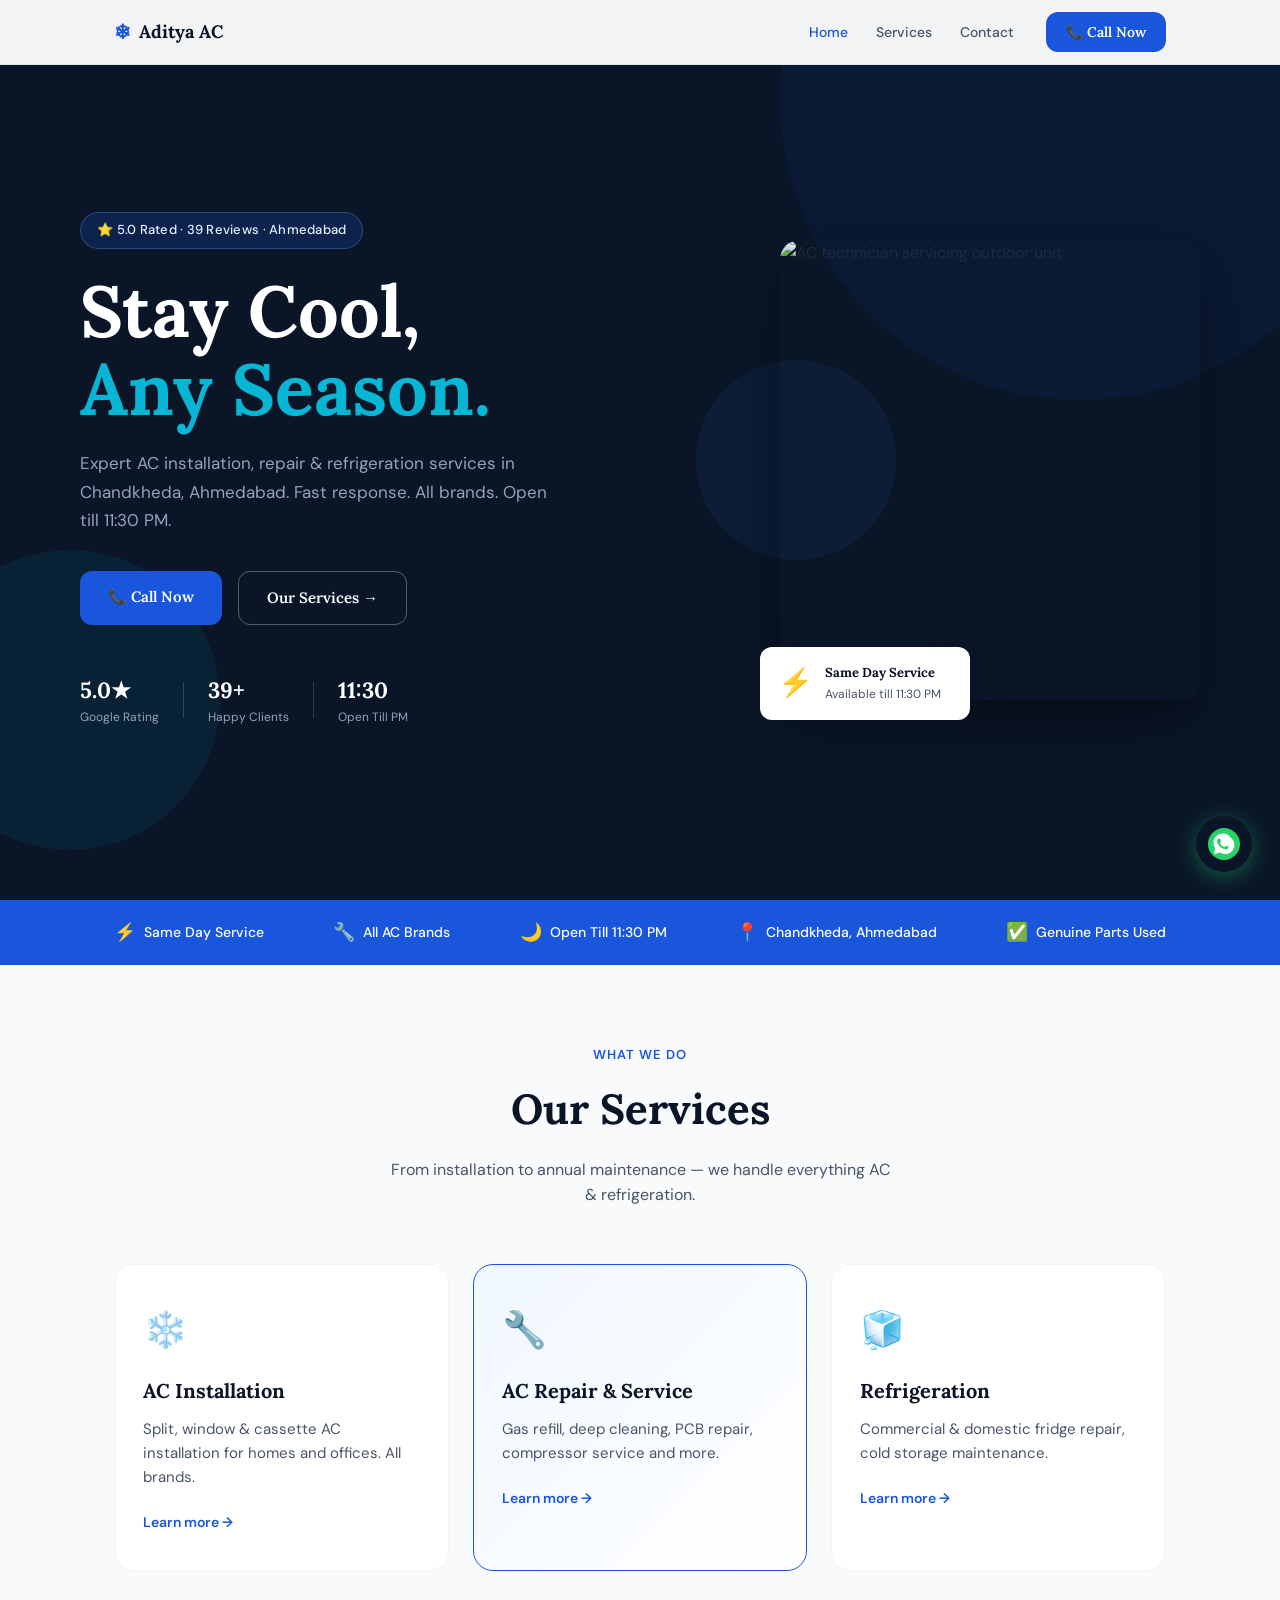
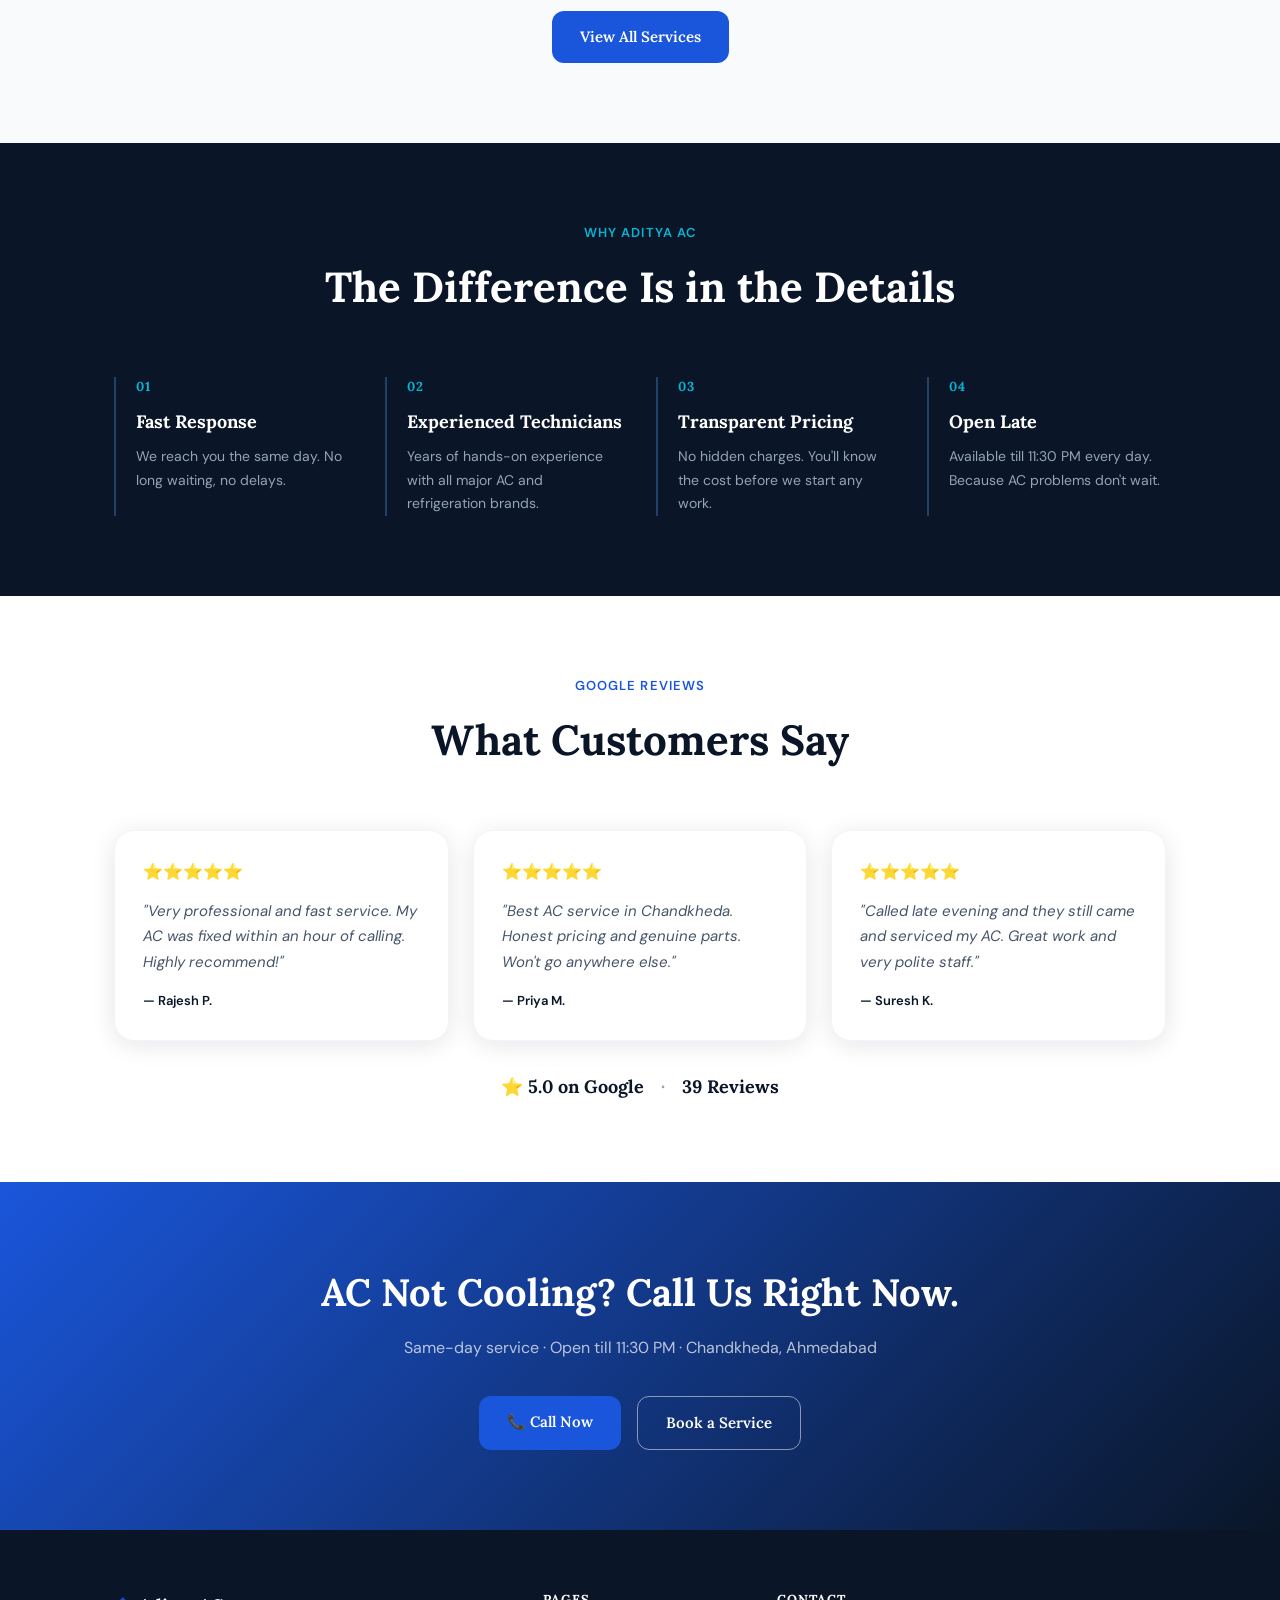
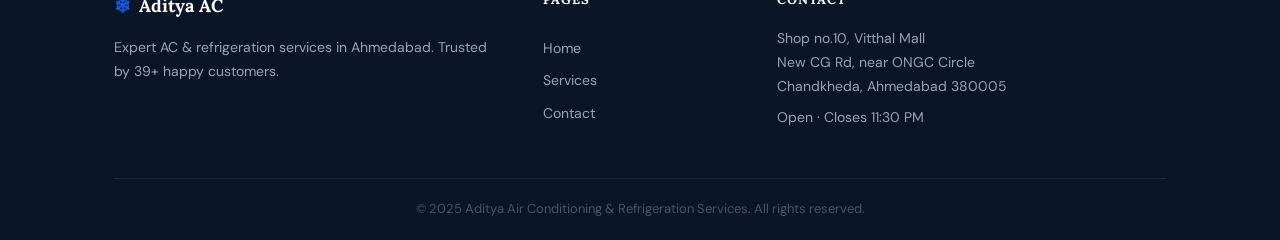
==== commit 06b464dd: "fixed hero layout with photo on right" ====
--- a/index.html
+++ b/index.html
@@ -59,59 +59,52 @@
 
   <!-- HERO -->
   <section class="hero">
+  <div class="hero-bg">
+    <div class="hero-shape s1"></div>
+    <div class="hero-shape s2"></div>
+    <div class="hero-shape s3"></div>
+  </div>
+  <div class="hero-content">
+    <div class="hero-badge">⭐ 5.0 Rated · 39 Reviews · Ahmedabad</div>
+    <h1 class="hero-title">
+      Stay Cool,<br />
+      <span class="accent">Any Season.</span>
+    </h1>
+    <p class="hero-sub">Expert AC installation, repair & refrigeration services in Chandkheda, Ahmedabad. Fast response. All brands. Open till 11:30 PM.</p>
+    <div class="hero-actions">
+      <a href="tel:+919999999999" class="btn-primary">📞 Call Now</a>
+      <a href="services.html" class="btn-secondary">Our Services →</a>
+    </div>
+    <div class="hero-stats">
+      <div class="stat">
+        <span class="stat-num">5.0★</span>
+        <span class="stat-label">Google Rating</span>
+      </div>
+      <div class="stat-divider"></div>
+      <div class="stat">
+        <span class="stat-num">39+</span>
+        <span class="stat-label">Happy Clients</span>
+      </div>
+      <div class="stat-divider"></div>
+      <div class="stat">
+        <span class="stat-num">11:30</span>
+        <span class="stat-label">Open Till PM</span>
+      </div>
+    </div>
+  </div>
   <div class="hero-visual">
-  <div class="hero-img-wrap">
-    <img src="images/wireman-dissasembling-air-conditioner.jpg" alt="AC technician servicing outdoor unit" class="hero-img" />
-    <div class="hero-img-badge">
-      <span>⚡</span>
-      <div>
-        <strong>Same Day Service</strong>
-        <p>Available till 11:30 PM</p>
+    <div class="hero-img-wrap">
+      <img src="images/wireman-dissasembling-air-conditioner.jpg" alt="AC technician servicing outdoor unit" class="hero-img" />
+      <div class="hero-img-badge">
+        <span>⚡</span>
+        <div>
+          <strong>Same Day Service</strong>
+          <p>Available till 11:30 PM</p>
+        </div>
       </div>
     </div>
   </div>
-</div>
-    <div class="hero-content">
-      <div class="hero-badge">⭐ 5.0 Rated · 39 Reviews · Ahmedabad</div>
-      <h1 class="hero-title">
-        Stay Cool,<br />
-        <span class="accent">Any Season.</span>
-      </h1>
-      <p class="hero-sub">Expert AC installation, repair & refrigeration services in Chandkheda, Ahmedabad. Fast response. All brands. Open till 11:30 PM.</p>
-      <div class="hero-actions">
-        <a href="tel:+91 7617002071" class="btn-primary">📞 Call Now</a>
-        <a href="services.html" class="btn-secondary">Our Services →</a>
-      </div>
-      <div class="hero-stats">
-        <div class="stat">
-          <span class="stat-num">5.0★</span>
-          <span class="stat-label">Google Rating</span>
-        </div>
-        <div class="stat-divider"></div>
-        <div class="stat">
-          <span class="stat-num">39+</span>
-          <span class="stat-label">Happy Clients</span>
-        </div>
-        <div class="stat-divider"></div>
-        <div class="stat">
-          <span class="stat-num">11:30</span>
-          <span class="stat-label">Open Till PM</span>
-        </div>
-      </div>
-    </div>
-    <div class="hero-visual">
-      <div class="ac-card">
-        <div class="ac-unit">
-          <div class="ac-vent"></div>
-          <div class="ac-vent"></div>
-          <div class="ac-vent"></div>
-          <div class="ac-grill"></div>
-        </div>
-        <div class="ac-label">All Brands Serviced</div>
-        <div class="ac-brands">Daikin · Voltas · LG · Blue Star · Hitachi</div>
-      </div>
-    </div>
-  </section>
+</section>
 
   <!-- TRUST BAR -->
   <section class="trust-bar">
--- a/css/style.css
+++ b/css/style.css
@@ -186,14 +186,89 @@
 .hero {
   min-height: 100vh;
   background: var(--navy);
-  display: flex;
-  align-items: center;
-  padding: 100px 24px 60px;
+  display: grid;
+  grid-template-columns: 1fr 1fr;
+  align-items: center;
+  padding: 100px 80px 60px;
   position: relative;
   overflow: hidden;
-  gap: 48px;
-  max-width: 1100px;
-  margin: 0 auto;
+  gap: 60px;
+  max-width: 100%;
+  margin: 0;
+}
+
+.hero-content {
+  flex: 1;
+  max-width: 560px;
+  position: relative;
+  z-index: 1;
+  animation: fadeUp 0.8s ease both;
+}
+
+.hero-visual {
+  position: relative;
+  z-index: 1;
+  animation: fadeUp 0.8s 0.2s ease both;
+  display: flex;
+  justify-content: flex-end;
+}
+
+.hero-img-wrap {
+  position: relative;
+  width: 100%;
+  max-width: 480px;
+}
+
+.hero-img {
+  width: 100%;
+  height: 520px;
+  object-fit: cover;
+  object-position: center top;
+  border-radius: var(--radius-lg);
+  display: block;
+  box-shadow: 0 24px 60px rgba(0,0,0,0.5);
+}
+
+.hero-img-badge {
+  position: absolute;
+  bottom: -20px;
+  left: -24px;
+  background: var(--white);
+  border-radius: var(--radius);
+  padding: 14px 18px;
+  display: flex;
+  align-items: center;
+  gap: 12px;
+  box-shadow: var(--shadow-lg);
+  min-width: 210px;
+}
+.hero-img-badge span { font-size: 28px; }
+.hero-img-badge strong {
+  display: block;
+  font-family: var(--font-display);
+  font-size: 13px;
+  font-weight: 700;
+  color: var(--navy);
+  margin-bottom: 2px;
+}
+.hero-img-badge p {
+  font-size: 12px;
+  color: var(--gray-600);
+  margin: 0;
+}
+
+@media (max-width: 900px) {
+  .hero {
+    grid-template-columns: 1fr;
+    padding: 100px 24px 60px;
+    text-align: center;
+  }
+  .hero-visual { justify-content: center; }
+  .hero-img-wrap { max-width: 100%; }
+  .hero-img { height: 320px; object-position: center 20%; }
+  .hero-img-badge { left: 12px; bottom: -16px; }
+  .hero-actions { justify-content: center; }
+  .hero-stats { justify-content: center; }
 }
 
 .hero-bg {
